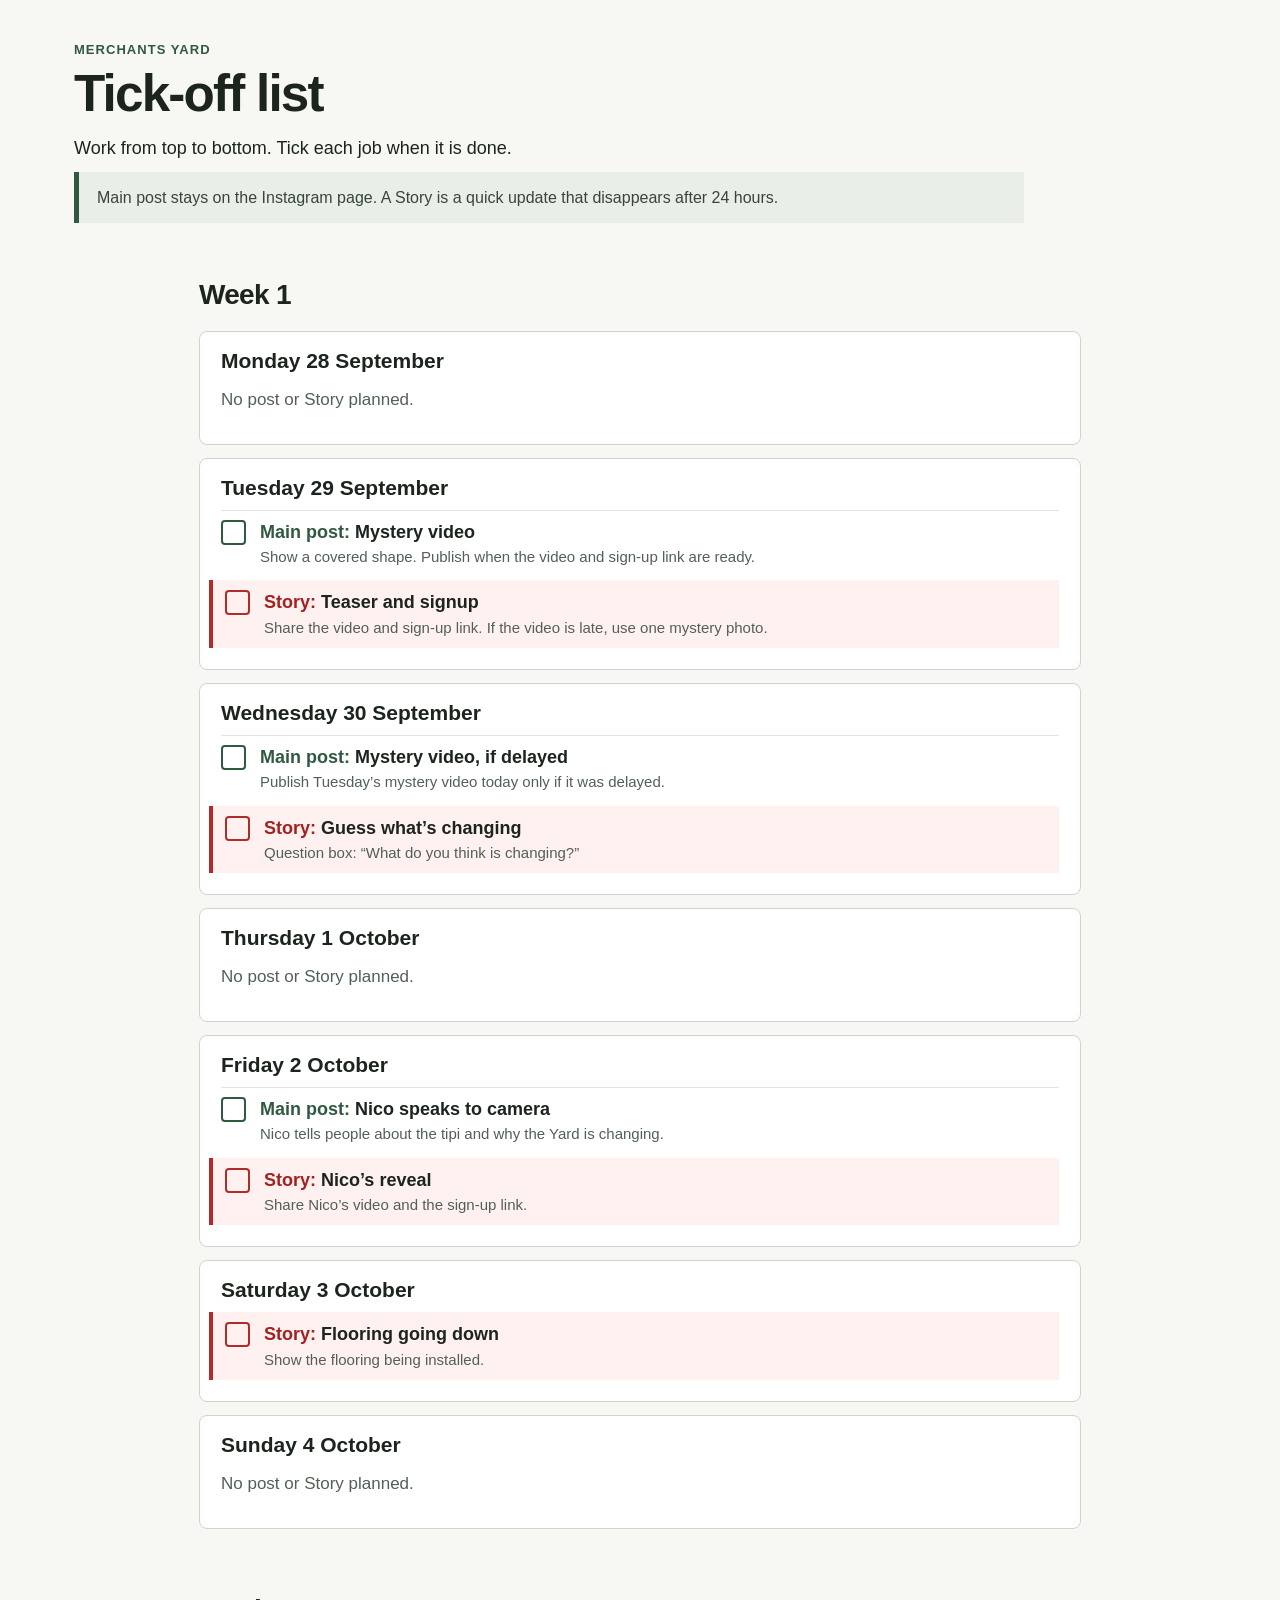
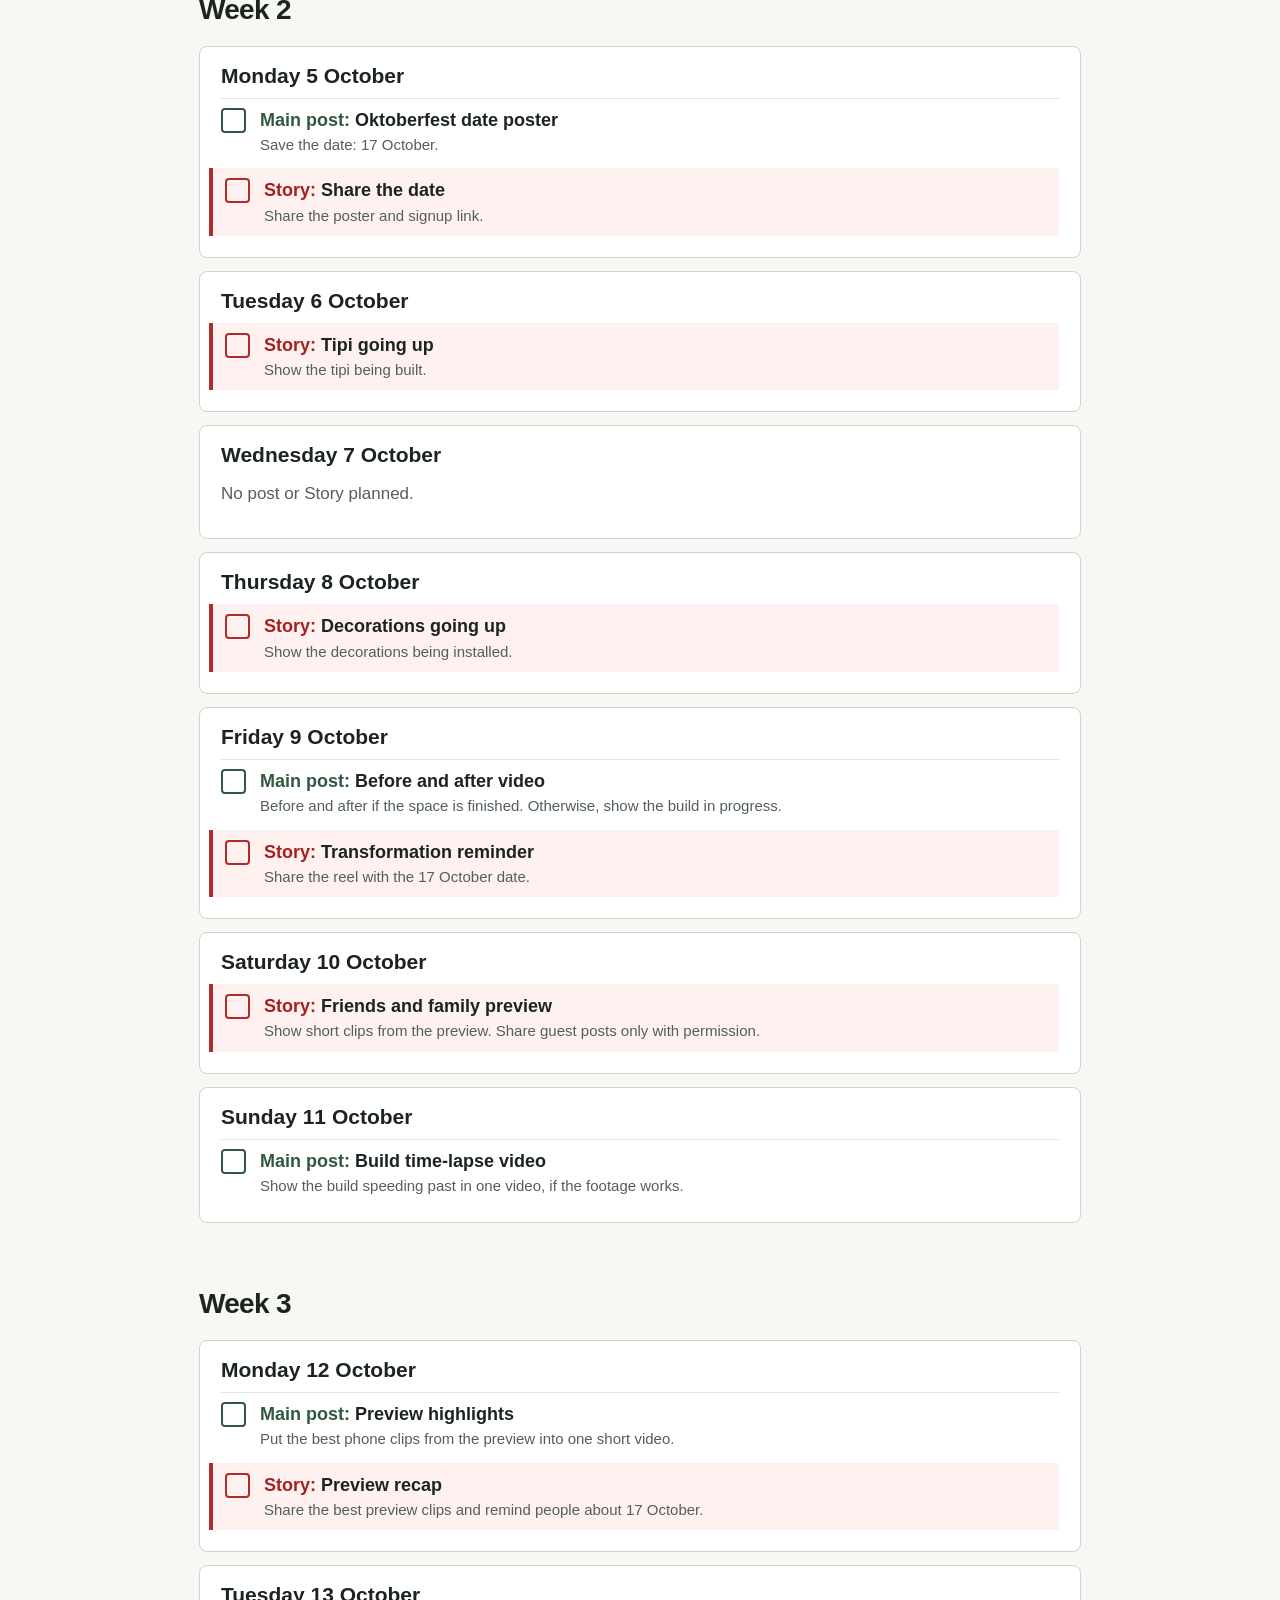
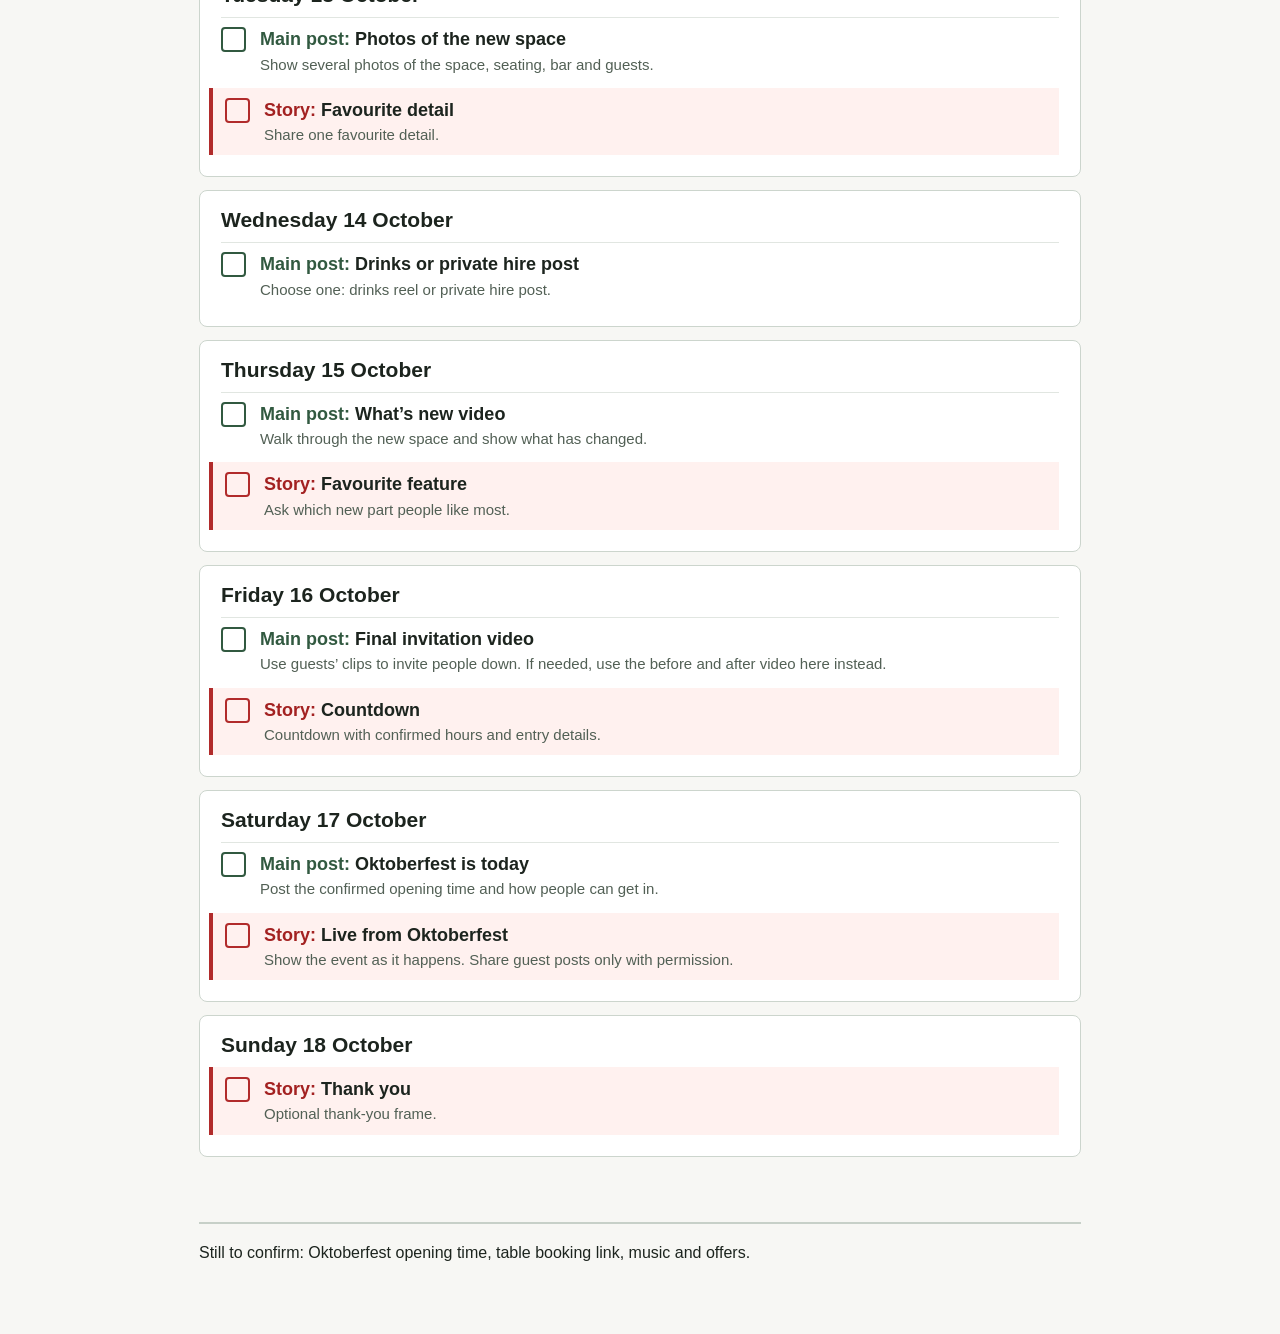
==== plans/03_tick_off_list_v3.html @ 06a90ed0 "Clarify table booking link in chosen checklist" ====
<!doctype html><html lang="en"><head>
<meta charset="utf-8"><meta name="viewport" content="width=device-width, initial-scale=1">
<meta name="robots" content="noindex,nofollow">
<title>Merchants Yard | Tick-off list</title><style>
*{box-sizing:border-box}body{margin:0;background:#f7f7f4;color:#1c241e;font-family:Arial,Helvetica,sans-serif}
a{color:inherit}header{max-width:1180px;margin:auto;padding:42px 24px 28px}
.eyebrow{color:#315940;font-size:13px;font-weight:800;letter-spacing:.08em;text-transform:uppercase}
h1{font-size:clamp(34px,4vw,52px);line-height:1.05;letter-spacing:-.035em;margin:10px 0 14px}
.intro{max-width:900px;font-size:18px;line-height:1.5;margin:0 0 10px}
.legend{max-width:950px;font-size:16px;line-height:1.45;color:#38453d;margin:0;padding:14px 18px;background:#e9eee9;border-left:5px solid #315940}
main{max-width:1180px;margin:auto;padding:0 24px 70px}h2{font-size:28px;letter-spacing:-.025em;margin:0 0 20px}
.week{margin:28px 0 65px}.week-note{font-size:17px;color:#455249;margin:-12px 0 22px}
.missing{font-size:16px;line-height:1.4;border-top:2px solid #c7d0c8;padding-top:18px;margin:40px 0 0}
@media(max-width:700px){header{padding:28px 18px 24px}main{padding:0 18px 50px}}
@media print{body{background:white}.week{break-before:page}}

main{max-width:930px}.check-day{background:white;border:1px solid #ccd5cd;border-radius:8px;margin:0 0 13px;padding:17px 21px}
.check-day h3{font-size:21px;margin:0 0 10px}.check-day p{font-size:17px;color:#526055}
.task{display:flex;gap:14px;align-items:flex-start;padding:9px 0;border-top:1px solid #e1e6e1;cursor:pointer}
.task input{appearance:none;width:25px;height:25px;flex:none;border:2px solid #315940;border-radius:4px;margin:0;cursor:pointer}
.task input:checked{background:#315940;box-shadow:inset 0 0 0 4px white}
.task input:focus-visible{outline:3px solid #a9c7b1;outline-offset:3px}
.task span{font-size:18px;line-height:1.35}.task small{display:block;color:#526055;font-size:15px;margin-top:3px}
.task .task-type{color:#315940}.task strong{font-weight:700}
.task.story{background:#fff1ef;border-left:4px solid #b12b2b;border-top:0;padding:10px 12px;margin:4px 0 4px -12px}
.task.story .task-type{color:#a32121}.task.story input{border-color:#b12b2b}
.task.story input:checked{background:#b12b2b}
.task:has(input:checked) span{color:#69766c;text-decoration:line-through}
@media print{.task input{appearance:auto}}
</style></head><body><header><div class="eyebrow">Merchants Yard</div><h1>Tick-off list</h1><p class="intro">Work from top to bottom. Tick each job when it is done.</p><p class="legend">Main post stays on the Instagram page. A Story is a quick update that disappears after 24 hours.</p></header><main><section class="week"><h2>Week 1</h2><article class="check-day"><h3>Monday 28 September</h3><p>No post or Story planned.</p></article><article class="check-day"><h3>Tuesday 29 September</h3><label class="task"><input type="checkbox" data-task="2"><span><b class="task-type">Main post:</b> <strong>Mystery video</strong><small>Show a covered shape. Publish when the video and sign-up link are ready.</small></span></label><label class="task story"><input type="checkbox" data-task="3"><span><b class="task-type">Story:</b> <strong>Teaser and signup</strong><small>Share the video and sign-up link. If the video is late, use one mystery photo.</small></span></label></article><article class="check-day"><h3>Wednesday 30 September</h3><label class="task"><input type="checkbox" data-task="5"><span><b class="task-type">Main post:</b> <strong>Mystery video, if delayed</strong><small>Publish Tuesday’s mystery video today only if it was delayed.</small></span></label><label class="task story"><input type="checkbox" data-task="6"><span><b class="task-type">Story:</b> <strong>Guess what’s changing</strong><small>Question box: “What do you think is changing?”</small></span></label></article><article class="check-day"><h3>Thursday 1 October</h3><p>No post or Story planned.</p></article><article class="check-day"><h3>Friday 2 October</h3><label class="task"><input type="checkbox" data-task="8"><span><b class="task-type">Main post:</b> <strong>Nico speaks to camera</strong><small>Nico tells people about the tipi and why the Yard is changing.</small></span></label><label class="task story"><input type="checkbox" data-task="9"><span><b class="task-type">Story:</b> <strong>Nico’s reveal</strong><small>Share Nico’s video and the sign-up link.</small></span></label></article><article class="check-day"><h3>Saturday 3 October</h3><label class="task story"><input type="checkbox" data-task="11"><span><b class="task-type">Story:</b> <strong>Flooring going down</strong><small>Show the flooring being installed.</small></span></label></article><article class="check-day"><h3>Sunday 4 October</h3><p>No post or Story planned.</p></article></section><section class="week"><h2>Week 2</h2><article class="check-day"><h3>Monday 5 October</h3><label class="task"><input type="checkbox" data-task="13"><span><b class="task-type">Main post:</b> <strong>Oktoberfest date poster</strong><small>Save the date: 17 October.</small></span></label><label class="task story"><input type="checkbox" data-task="14"><span><b class="task-type">Story:</b> <strong>Share the date</strong><small>Share the poster and signup link.</small></span></label></article><article class="check-day"><h3>Tuesday 6 October</h3><label class="task story"><input type="checkbox" data-task="16"><span><b class="task-type">Story:</b> <strong>Tipi going up</strong><small>Show the tipi being built.</small></span></label></article><article class="check-day"><h3>Wednesday 7 October</h3><p>No post or Story planned.</p></article><article class="check-day"><h3>Thursday 8 October</h3><label class="task story"><input type="checkbox" data-task="19"><span><b class="task-type">Story:</b> <strong>Decorations going up</strong><small>Show the decorations being installed.</small></span></label></article><article class="check-day"><h3>Friday 9 October</h3><label class="task"><input type="checkbox" data-task="21"><span><b class="task-type">Main post:</b> <strong>Before and after video</strong><small>Before and after if the space is finished. Otherwise, show the build in progress.</small></span></label><label class="task story"><input type="checkbox" data-task="22"><span><b class="task-type">Story:</b> <strong>Transformation reminder</strong><small>Share the reel with the 17 October date.</small></span></label></article><article class="check-day"><h3>Saturday 10 October</h3><label class="task story"><input type="checkbox" data-task="24"><span><b class="task-type">Story:</b> <strong>Friends and family preview</strong><small>Show short clips from the preview. Share guest posts only with permission.</small></span></label></article><article class="check-day"><h3>Sunday 11 October</h3><label class="task"><input type="checkbox" data-task="26"><span><b class="task-type">Main post:</b> <strong>Build time-lapse video</strong><small>Show the build speeding past in one video, if the footage works.</small></span></label></article></section><section class="week"><h2>Week 3</h2><article class="check-day"><h3>Monday 12 October</h3><label class="task"><input type="checkbox" data-task="28"><span><b class="task-type">Main post:</b> <strong>Preview highlights</strong><small>Put the best phone clips from the preview into one short video.</small></span></label><label class="task story"><input type="checkbox" data-task="29"><span><b class="task-type">Story:</b> <strong>Preview recap</strong><small>Share the best preview clips and remind people about 17 October.</small></span></label></article><article class="check-day"><h3>Tuesday 13 October</h3><label class="task"><input type="checkbox" data-task="30"><span><b class="task-type">Main post:</b> <strong>Photos of the new space</strong><small>Show several photos of the space, seating, bar and guests.</small></span></label><label class="task story"><input type="checkbox" data-task="31"><span><b class="task-type">Story:</b> <strong>Favourite detail</strong><small>Share one favourite detail.</small></span></label></article><article class="check-day"><h3>Wednesday 14 October</h3><label class="task"><input type="checkbox" data-task="32"><span><b class="task-type">Main post:</b> <strong>Drinks or private hire post</strong><small>Choose one: drinks reel or private hire post.</small></span></label></article><article class="check-day"><h3>Thursday 15 October</h3><label class="task"><input type="checkbox" data-task="34"><span><b class="task-type">Main post:</b> <strong>What’s new video</strong><small>Walk through the new space and show what has changed.</small></span></label><label class="task story"><input type="checkbox" data-task="35"><span><b class="task-type">Story:</b> <strong>Favourite feature</strong><small>Ask which new part people like most.</small></span></label></article><article class="check-day"><h3>Friday 16 October</h3><label class="task"><input type="checkbox" data-task="36"><span><b class="task-type">Main post:</b> <strong>Final invitation video</strong><small>Use guests’ clips to invite people down. If needed, use the before and after video here instead.</small></span></label><label class="task story"><input type="checkbox" data-task="37"><span><b class="task-type">Story:</b> <strong>Countdown</strong><small>Countdown with confirmed hours and entry details.</small></span></label></article><article class="check-day"><h3>Saturday 17 October</h3><label class="task"><input type="checkbox" data-task="39"><span><b class="task-type">Main post:</b> <strong>Oktoberfest is today</strong><small>Post the confirmed opening time and how people can get in.</small></span></label><label class="task story"><input type="checkbox" data-task="40"><span><b class="task-type">Story:</b> <strong>Live from Oktoberfest</strong><small>Show the event as it happens. Share guest posts only with permission.</small></span></label></article><article class="check-day"><h3>Sunday 18 October</h3><label class="task story"><input type="checkbox" data-task="42"><span><b class="task-type">Story:</b> <strong>Thank you</strong><small>Optional thank-you frame.</small></span></label></article></section><p class="missing">Still to confirm: Oktoberfest opening time, table booking link, music and offers.</p></main><script>
const key='merchants-yard-simple-checklist-2026';
let saved={};try{saved=JSON.parse(localStorage.getItem(key)||'{}')}catch(e){}
document.querySelectorAll('[data-task]').forEach(box=>{box.checked=!!saved[box.dataset.task];box.addEventListener('change',()=>{saved[box.dataset.task]=box.checked;try{localStorage.setItem(key,JSON.stringify(saved))}catch(e){}})});
</script></body></html>
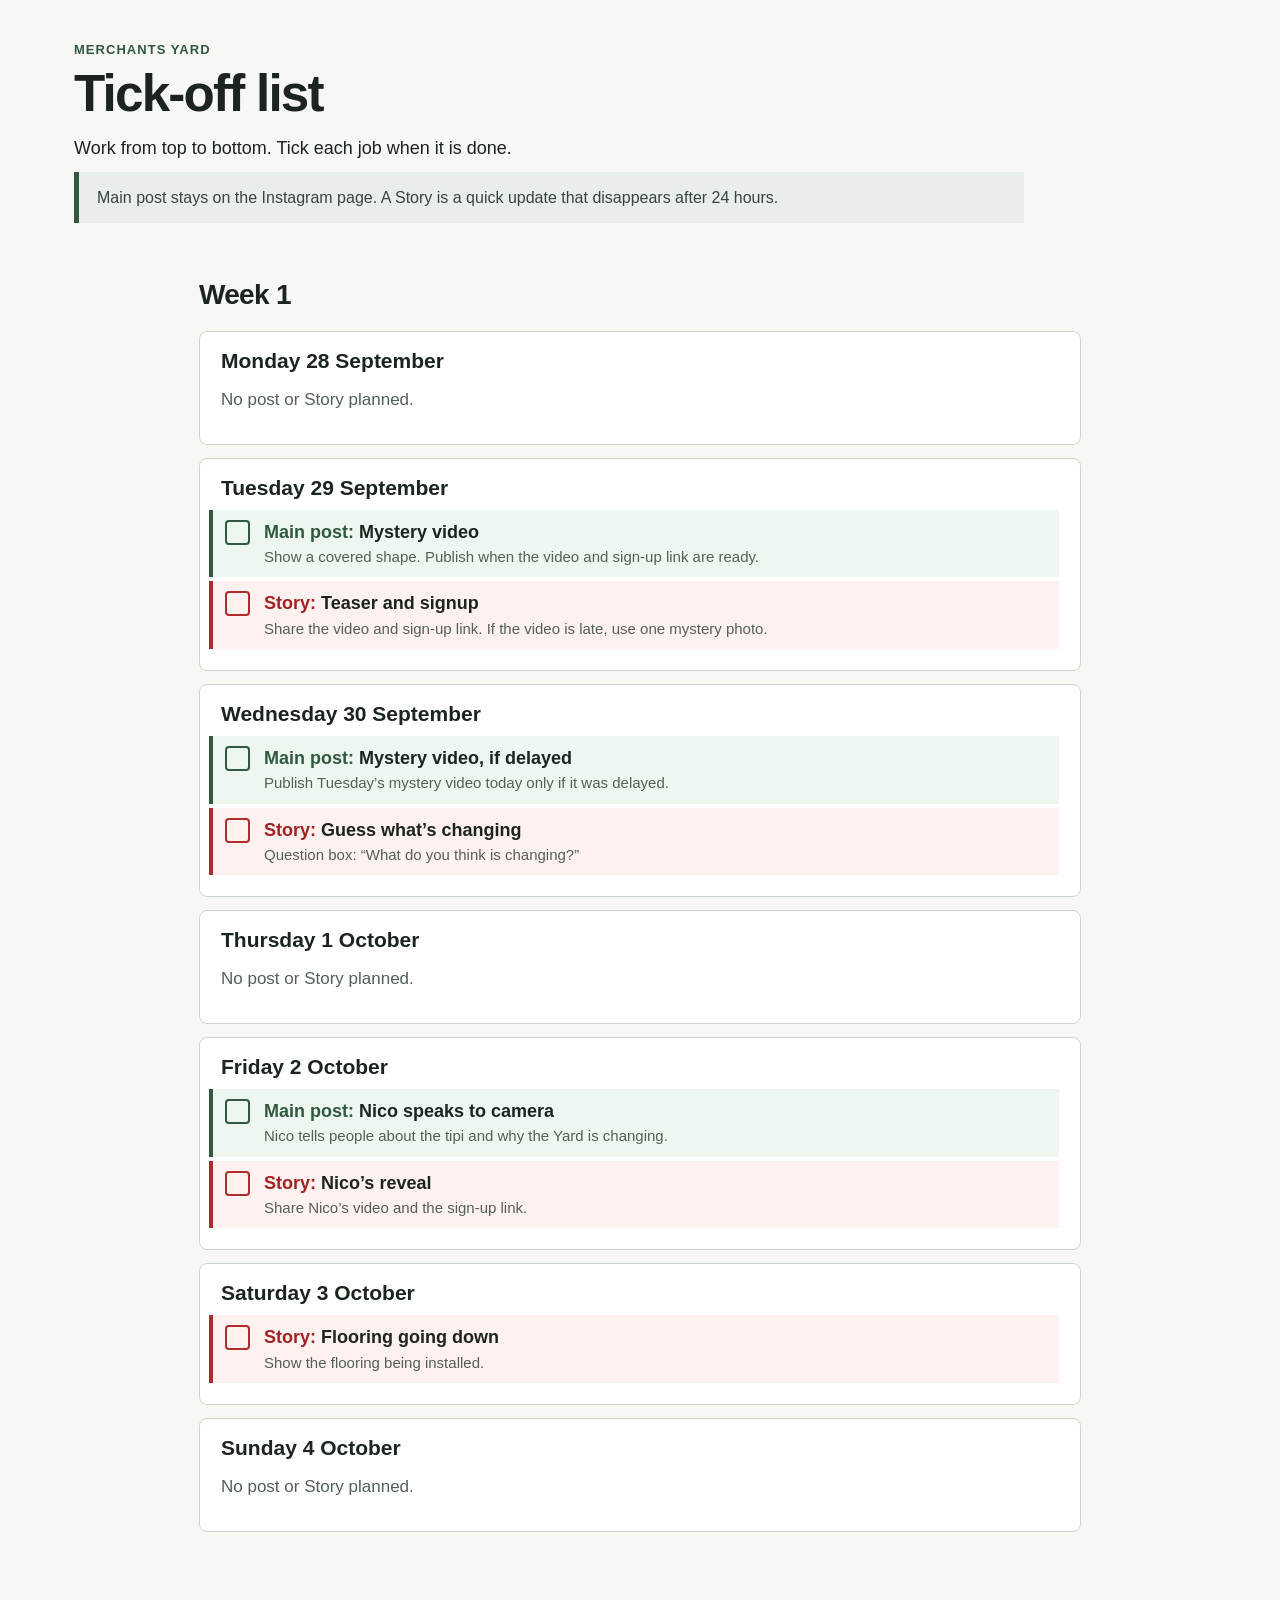
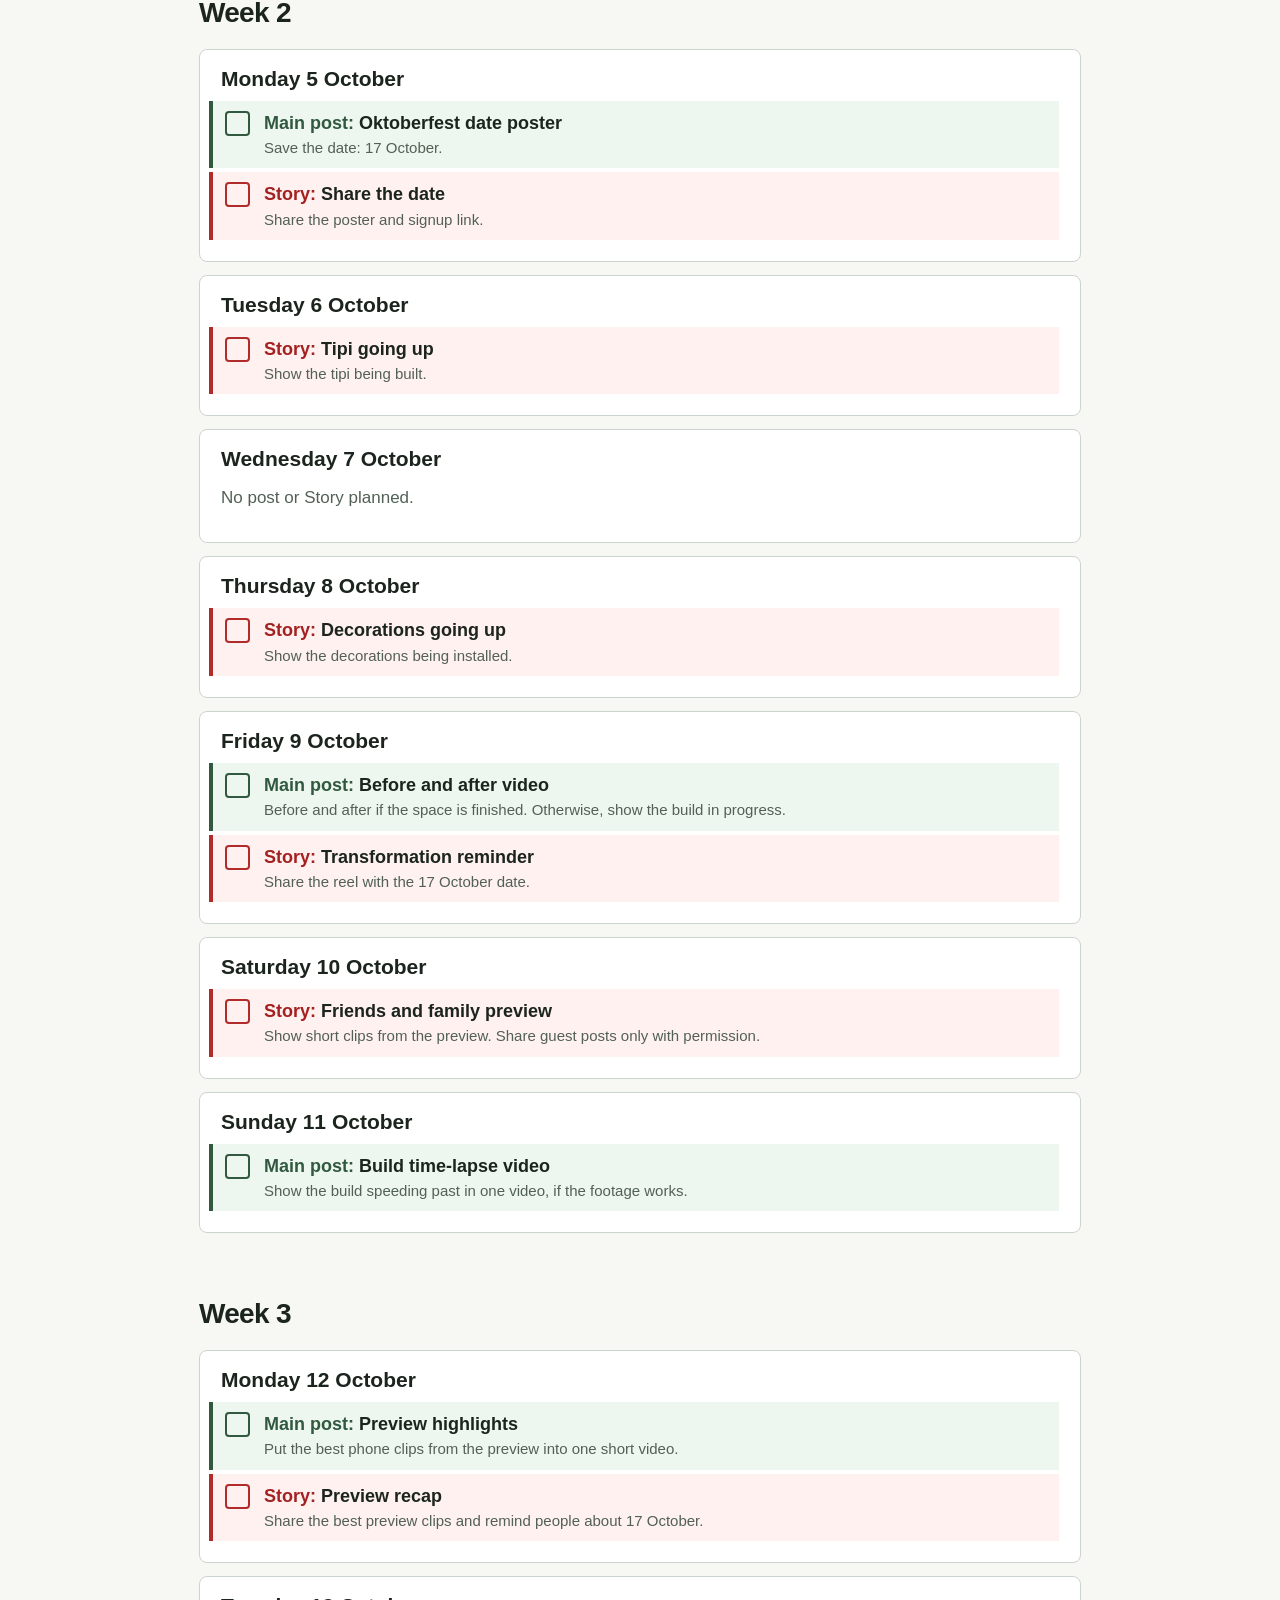
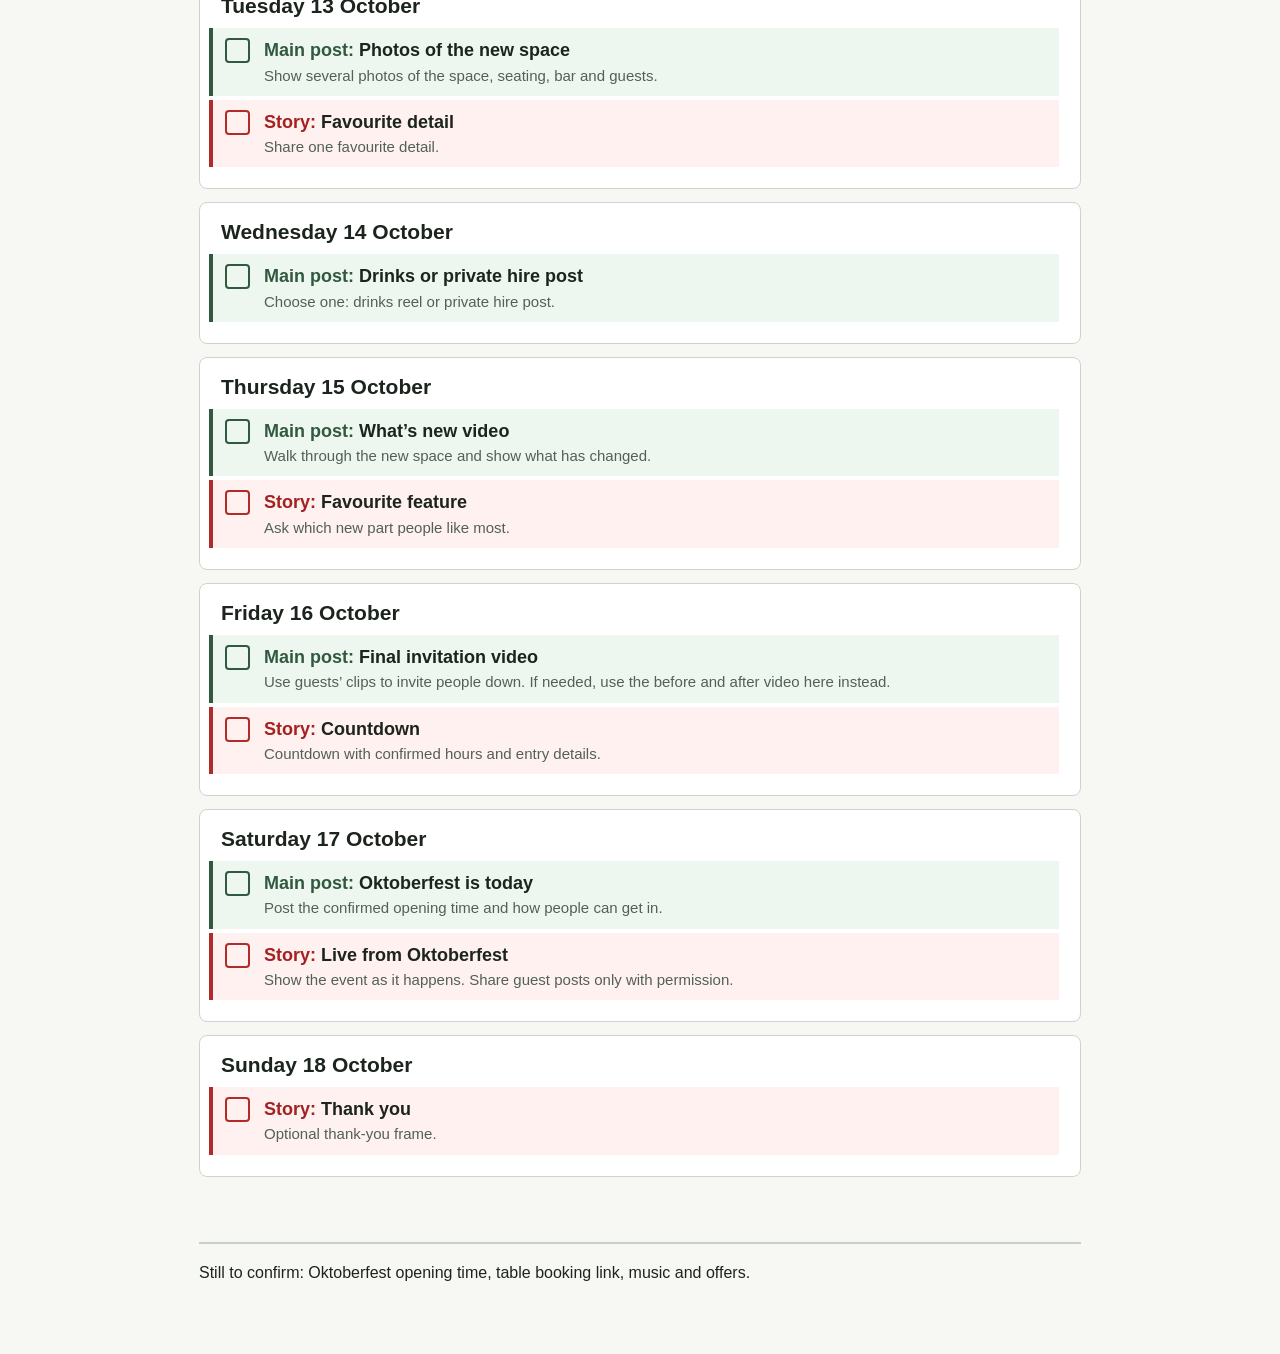
==== commit cec3a3ea: "Tint main posts green in Merchants Yard checklist" ====
--- a/plans/03_tick_off_list_v3.html
+++ b/plans/03_tick_off_list_v3.html
@@ -22,6 +22,7 @@
 .task input:focus-visible{outline:3px solid #a9c7b1;outline-offset:3px}
 .task span{font-size:18px;line-height:1.35}.task small{display:block;color:#526055;font-size:15px;margin-top:3px}
 .task .task-type{color:#315940}.task strong{font-weight:700}
+.task:not(.story){background:#eef7ef;border-left:4px solid #315940;border-top:0;padding:10px 12px;margin:4px 0 4px -12px}
 .task.story{background:#fff1ef;border-left:4px solid #b12b2b;border-top:0;padding:10px 12px;margin:4px 0 4px -12px}
 .task.story .task-type{color:#a32121}.task.story input{border-color:#b12b2b}
 .task.story input:checked{background:#b12b2b}
@@ -31,4 +32,4 @@
 const key='merchants-yard-simple-checklist-2026';
 let saved={};try{saved=JSON.parse(localStorage.getItem(key)||'{}')}catch(e){}
 document.querySelectorAll('[data-task]').forEach(box=>{box.checked=!!saved[box.dataset.task];box.addEventListener('change',()=>{saved[box.dataset.task]=box.checked;try{localStorage.setItem(key,JSON.stringify(saved))}catch(e){}})});
-</script></body></html>+</script></body></html>
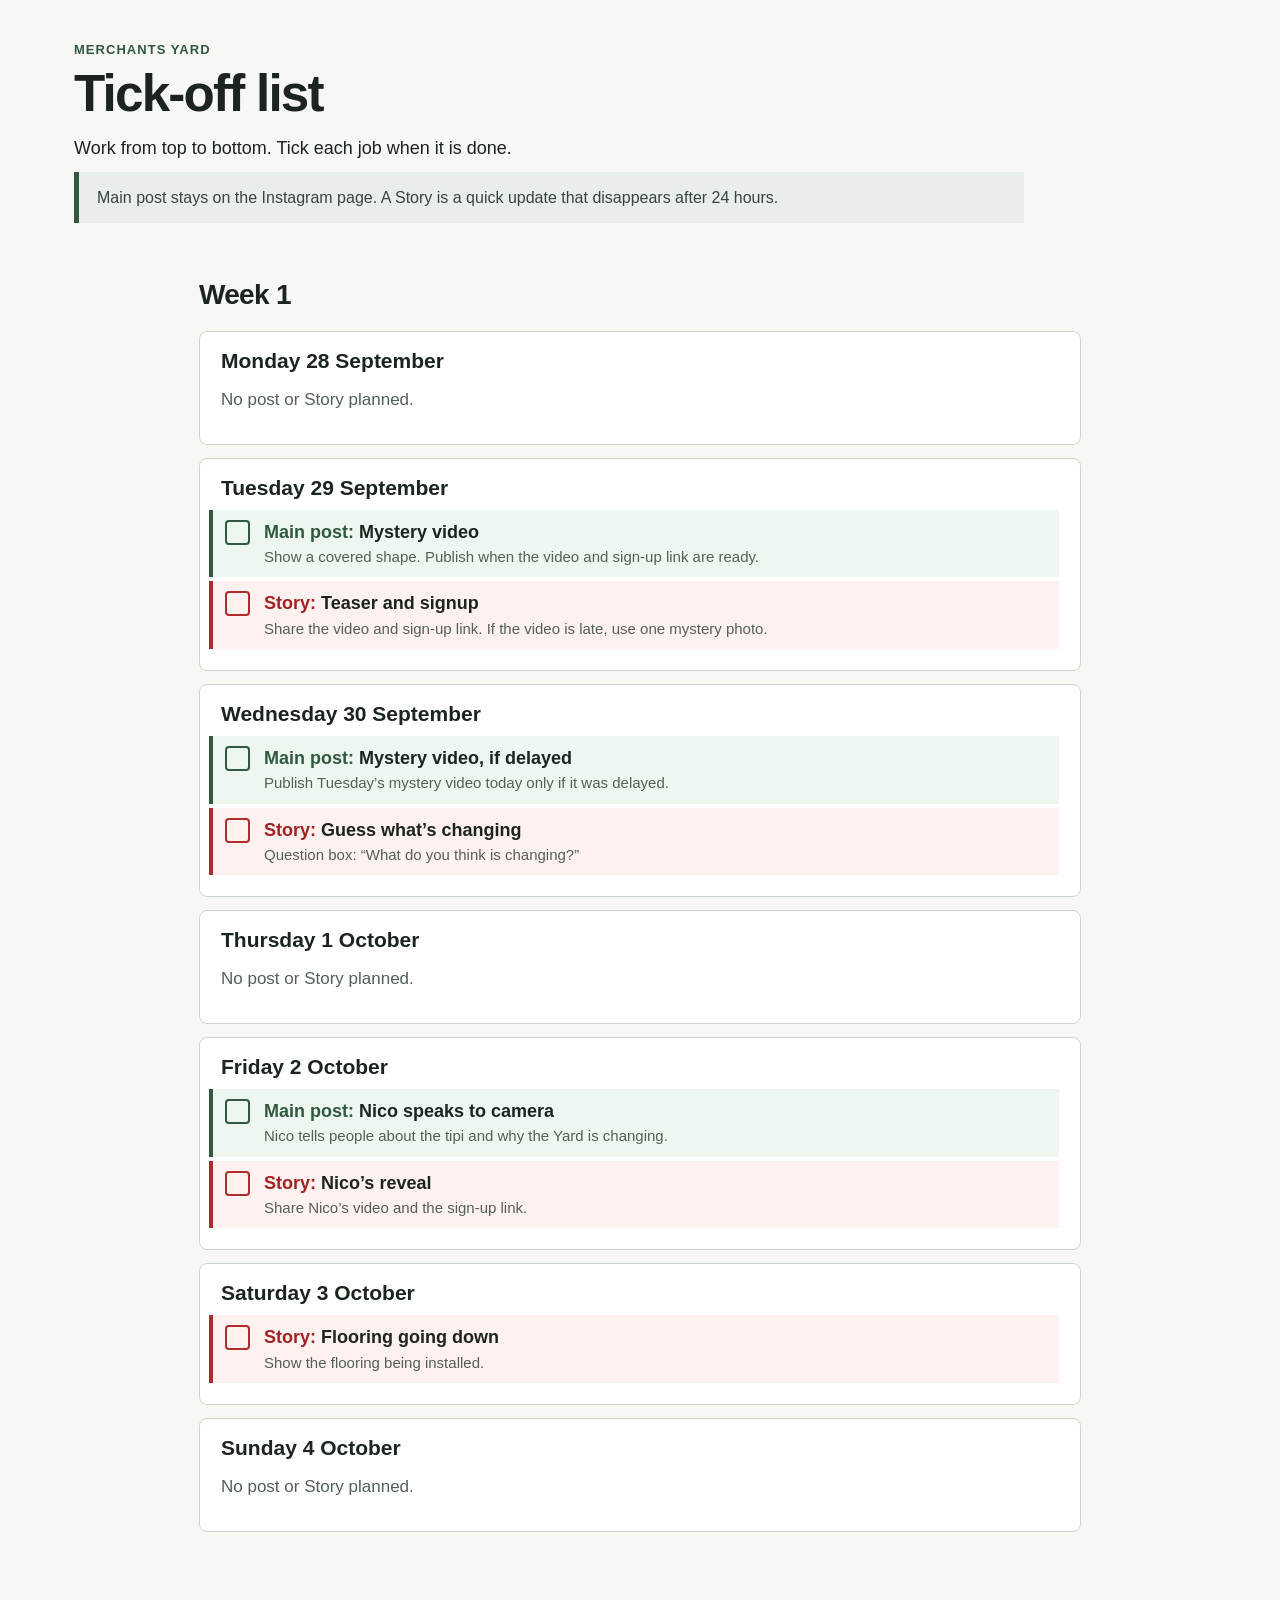
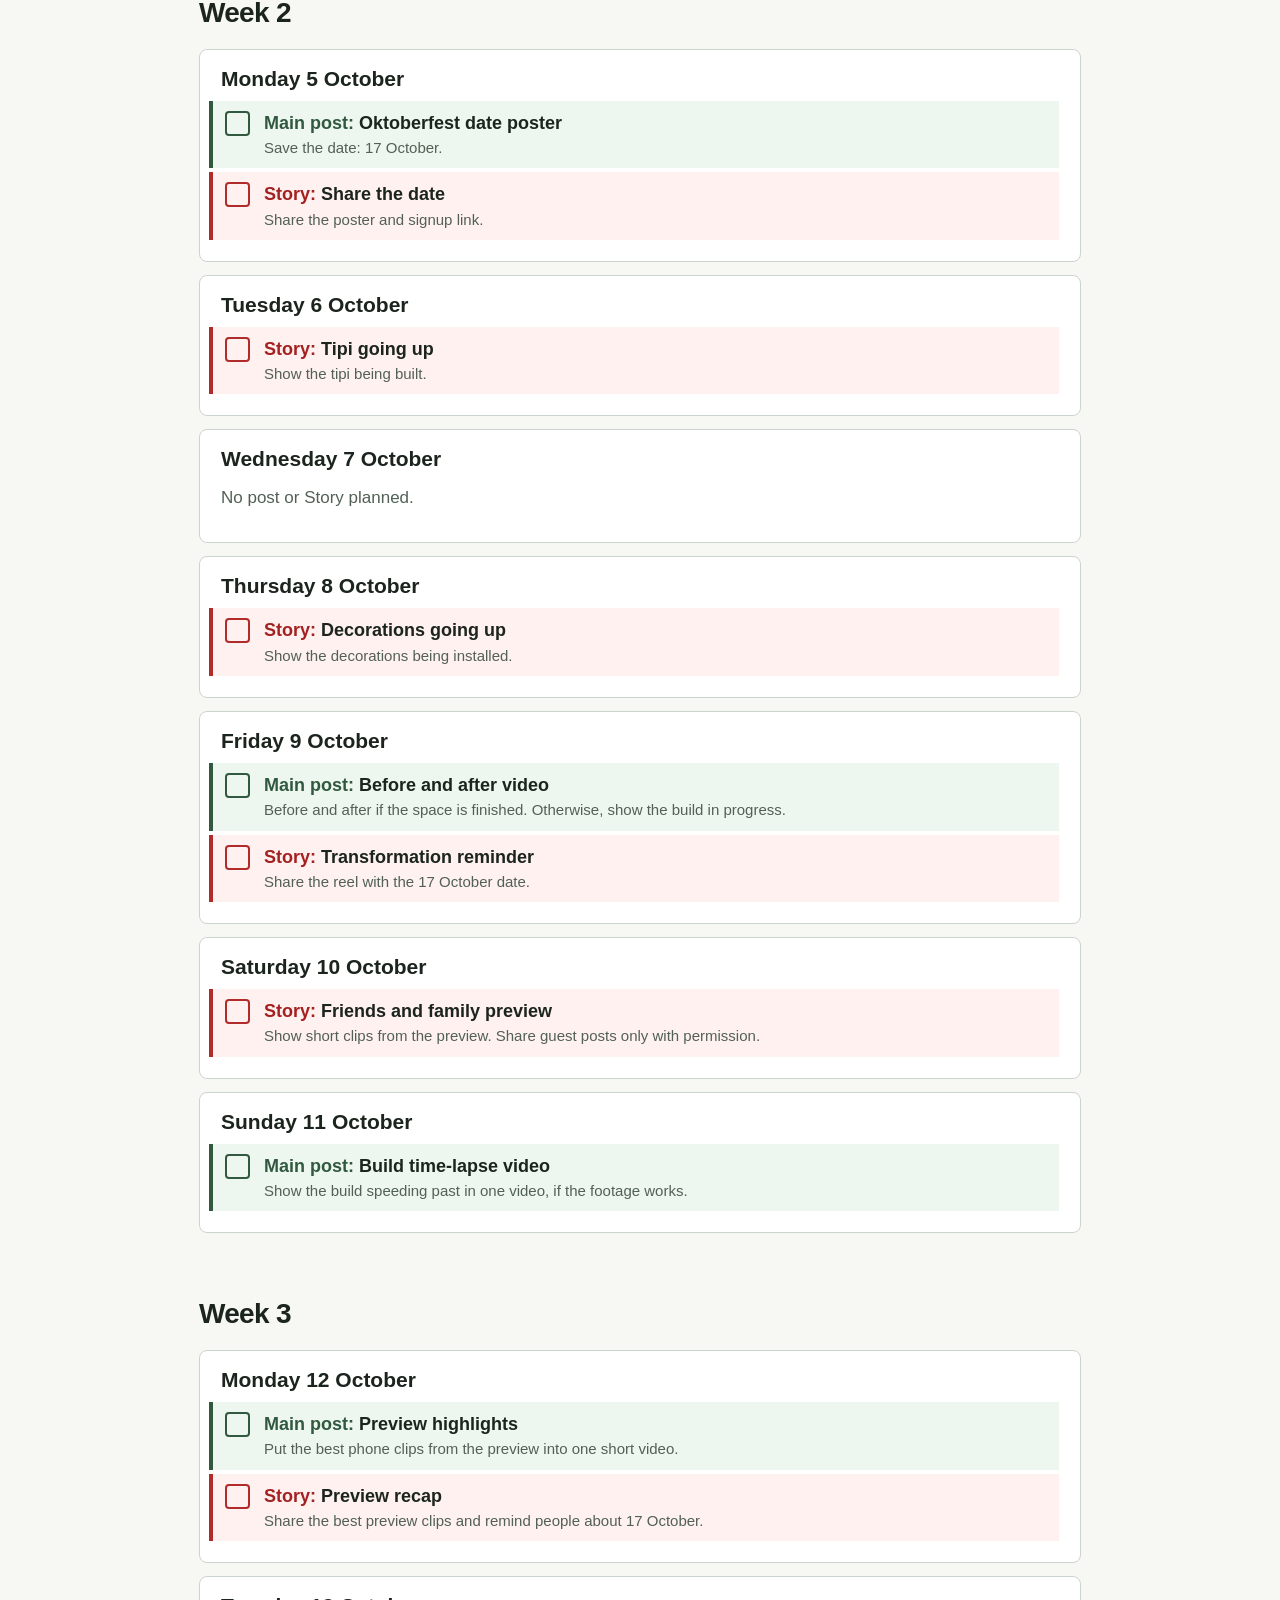
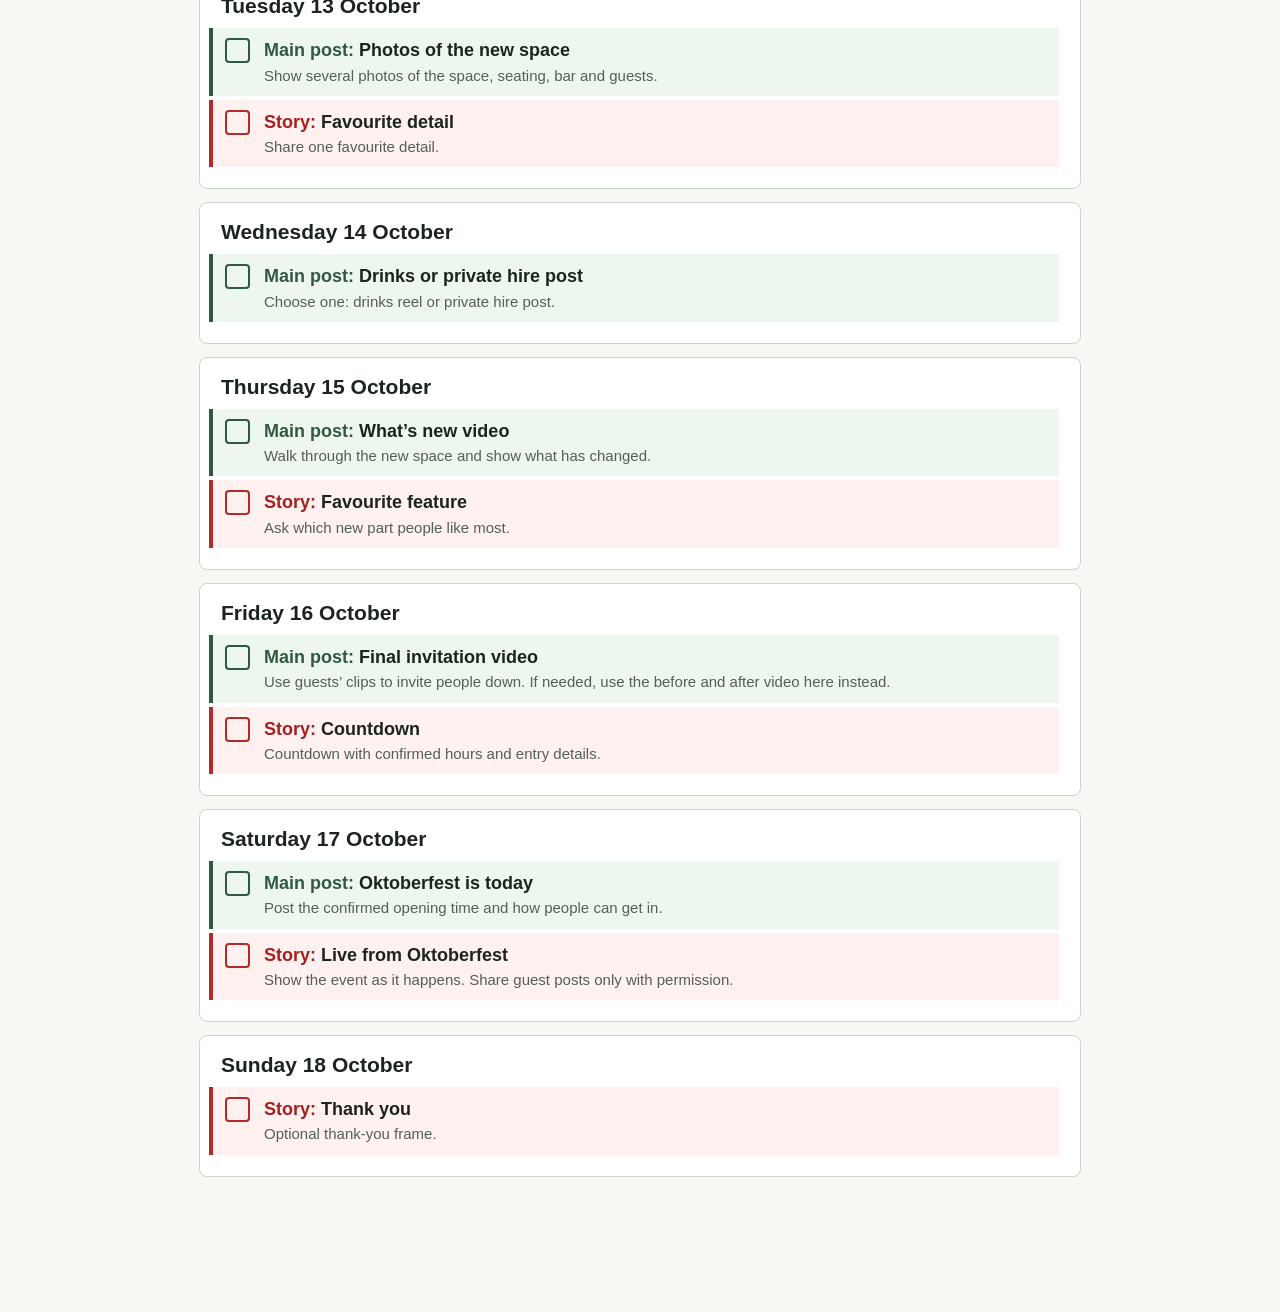
==== commit 2763a4c4: "Remove unconfirmed details footer from Merchants Yard checklist" ====
--- a/plans/03_tick_off_list_v3.html
+++ b/plans/03_tick_off_list_v3.html
@@ -10,7 +10,6 @@
 .legend{max-width:950px;font-size:16px;line-height:1.45;color:#38453d;margin:0;padding:14px 18px;background:#e9eee9;border-left:5px solid #315940}
 main{max-width:1180px;margin:auto;padding:0 24px 70px}h2{font-size:28px;letter-spacing:-.025em;margin:0 0 20px}
 .week{margin:28px 0 65px}.week-note{font-size:17px;color:#455249;margin:-12px 0 22px}
-.missing{font-size:16px;line-height:1.4;border-top:2px solid #c7d0c8;padding-top:18px;margin:40px 0 0}
 @media(max-width:700px){header{padding:28px 18px 24px}main{padding:0 18px 50px}}
 @media print{body{background:white}.week{break-before:page}}
 
@@ -28,7 +27,7 @@
 .task.story input:checked{background:#b12b2b}
 .task:has(input:checked) span{color:#69766c;text-decoration:line-through}
 @media print{.task input{appearance:auto}}
-</style></head><body><header><div class="eyebrow">Merchants Yard</div><h1>Tick-off list</h1><p class="intro">Work from top to bottom. Tick each job when it is done.</p><p class="legend">Main post stays on the Instagram page. A Story is a quick update that disappears after 24 hours.</p></header><main><section class="week"><h2>Week 1</h2><article class="check-day"><h3>Monday 28 September</h3><p>No post or Story planned.</p></article><article class="check-day"><h3>Tuesday 29 September</h3><label class="task"><input type="checkbox" data-task="2"><span><b class="task-type">Main post:</b> <strong>Mystery video</strong><small>Show a covered shape. Publish when the video and sign-up link are ready.</small></span></label><label class="task story"><input type="checkbox" data-task="3"><span><b class="task-type">Story:</b> <strong>Teaser and signup</strong><small>Share the video and sign-up link. If the video is late, use one mystery photo.</small></span></label></article><article class="check-day"><h3>Wednesday 30 September</h3><label class="task"><input type="checkbox" data-task="5"><span><b class="task-type">Main post:</b> <strong>Mystery video, if delayed</strong><small>Publish Tuesday’s mystery video today only if it was delayed.</small></span></label><label class="task story"><input type="checkbox" data-task="6"><span><b class="task-type">Story:</b> <strong>Guess what’s changing</strong><small>Question box: “What do you think is changing?”</small></span></label></article><article class="check-day"><h3>Thursday 1 October</h3><p>No post or Story planned.</p></article><article class="check-day"><h3>Friday 2 October</h3><label class="task"><input type="checkbox" data-task="8"><span><b class="task-type">Main post:</b> <strong>Nico speaks to camera</strong><small>Nico tells people about the tipi and why the Yard is changing.</small></span></label><label class="task story"><input type="checkbox" data-task="9"><span><b class="task-type">Story:</b> <strong>Nico’s reveal</strong><small>Share Nico’s video and the sign-up link.</small></span></label></article><article class="check-day"><h3>Saturday 3 October</h3><label class="task story"><input type="checkbox" data-task="11"><span><b class="task-type">Story:</b> <strong>Flooring going down</strong><small>Show the flooring being installed.</small></span></label></article><article class="check-day"><h3>Sunday 4 October</h3><p>No post or Story planned.</p></article></section><section class="week"><h2>Week 2</h2><article class="check-day"><h3>Monday 5 October</h3><label class="task"><input type="checkbox" data-task="13"><span><b class="task-type">Main post:</b> <strong>Oktoberfest date poster</strong><small>Save the date: 17 October.</small></span></label><label class="task story"><input type="checkbox" data-task="14"><span><b class="task-type">Story:</b> <strong>Share the date</strong><small>Share the poster and signup link.</small></span></label></article><article class="check-day"><h3>Tuesday 6 October</h3><label class="task story"><input type="checkbox" data-task="16"><span><b class="task-type">Story:</b> <strong>Tipi going up</strong><small>Show the tipi being built.</small></span></label></article><article class="check-day"><h3>Wednesday 7 October</h3><p>No post or Story planned.</p></article><article class="check-day"><h3>Thursday 8 October</h3><label class="task story"><input type="checkbox" data-task="19"><span><b class="task-type">Story:</b> <strong>Decorations going up</strong><small>Show the decorations being installed.</small></span></label></article><article class="check-day"><h3>Friday 9 October</h3><label class="task"><input type="checkbox" data-task="21"><span><b class="task-type">Main post:</b> <strong>Before and after video</strong><small>Before and after if the space is finished. Otherwise, show the build in progress.</small></span></label><label class="task story"><input type="checkbox" data-task="22"><span><b class="task-type">Story:</b> <strong>Transformation reminder</strong><small>Share the reel with the 17 October date.</small></span></label></article><article class="check-day"><h3>Saturday 10 October</h3><label class="task story"><input type="checkbox" data-task="24"><span><b class="task-type">Story:</b> <strong>Friends and family preview</strong><small>Show short clips from the preview. Share guest posts only with permission.</small></span></label></article><article class="check-day"><h3>Sunday 11 October</h3><label class="task"><input type="checkbox" data-task="26"><span><b class="task-type">Main post:</b> <strong>Build time-lapse video</strong><small>Show the build speeding past in one video, if the footage works.</small></span></label></article></section><section class="week"><h2>Week 3</h2><article class="check-day"><h3>Monday 12 October</h3><label class="task"><input type="checkbox" data-task="28"><span><b class="task-type">Main post:</b> <strong>Preview highlights</strong><small>Put the best phone clips from the preview into one short video.</small></span></label><label class="task story"><input type="checkbox" data-task="29"><span><b class="task-type">Story:</b> <strong>Preview recap</strong><small>Share the best preview clips and remind people about 17 October.</small></span></label></article><article class="check-day"><h3>Tuesday 13 October</h3><label class="task"><input type="checkbox" data-task="30"><span><b class="task-type">Main post:</b> <strong>Photos of the new space</strong><small>Show several photos of the space, seating, bar and guests.</small></span></label><label class="task story"><input type="checkbox" data-task="31"><span><b class="task-type">Story:</b> <strong>Favourite detail</strong><small>Share one favourite detail.</small></span></label></article><article class="check-day"><h3>Wednesday 14 October</h3><label class="task"><input type="checkbox" data-task="32"><span><b class="task-type">Main post:</b> <strong>Drinks or private hire post</strong><small>Choose one: drinks reel or private hire post.</small></span></label></article><article class="check-day"><h3>Thursday 15 October</h3><label class="task"><input type="checkbox" data-task="34"><span><b class="task-type">Main post:</b> <strong>What’s new video</strong><small>Walk through the new space and show what has changed.</small></span></label><label class="task story"><input type="checkbox" data-task="35"><span><b class="task-type">Story:</b> <strong>Favourite feature</strong><small>Ask which new part people like most.</small></span></label></article><article class="check-day"><h3>Friday 16 October</h3><label class="task"><input type="checkbox" data-task="36"><span><b class="task-type">Main post:</b> <strong>Final invitation video</strong><small>Use guests’ clips to invite people down. If needed, use the before and after video here instead.</small></span></label><label class="task story"><input type="checkbox" data-task="37"><span><b class="task-type">Story:</b> <strong>Countdown</strong><small>Countdown with confirmed hours and entry details.</small></span></label></article><article class="check-day"><h3>Saturday 17 October</h3><label class="task"><input type="checkbox" data-task="39"><span><b class="task-type">Main post:</b> <strong>Oktoberfest is today</strong><small>Post the confirmed opening time and how people can get in.</small></span></label><label class="task story"><input type="checkbox" data-task="40"><span><b class="task-type">Story:</b> <strong>Live from Oktoberfest</strong><small>Show the event as it happens. Share guest posts only with permission.</small></span></label></article><article class="check-day"><h3>Sunday 18 October</h3><label class="task story"><input type="checkbox" data-task="42"><span><b class="task-type">Story:</b> <strong>Thank you</strong><small>Optional thank-you frame.</small></span></label></article></section><p class="missing">Still to confirm: Oktoberfest opening time, table booking link, music and offers.</p></main><script>
+</style></head><body><header><div class="eyebrow">Merchants Yard</div><h1>Tick-off list</h1><p class="intro">Work from top to bottom. Tick each job when it is done.</p><p class="legend">Main post stays on the Instagram page. A Story is a quick update that disappears after 24 hours.</p></header><main><section class="week"><h2>Week 1</h2><article class="check-day"><h3>Monday 28 September</h3><p>No post or Story planned.</p></article><article class="check-day"><h3>Tuesday 29 September</h3><label class="task"><input type="checkbox" data-task="2"><span><b class="task-type">Main post:</b> <strong>Mystery video</strong><small>Show a covered shape. Publish when the video and sign-up link are ready.</small></span></label><label class="task story"><input type="checkbox" data-task="3"><span><b class="task-type">Story:</b> <strong>Teaser and signup</strong><small>Share the video and sign-up link. If the video is late, use one mystery photo.</small></span></label></article><article class="check-day"><h3>Wednesday 30 September</h3><label class="task"><input type="checkbox" data-task="5"><span><b class="task-type">Main post:</b> <strong>Mystery video, if delayed</strong><small>Publish Tuesday’s mystery video today only if it was delayed.</small></span></label><label class="task story"><input type="checkbox" data-task="6"><span><b class="task-type">Story:</b> <strong>Guess what’s changing</strong><small>Question box: “What do you think is changing?”</small></span></label></article><article class="check-day"><h3>Thursday 1 October</h3><p>No post or Story planned.</p></article><article class="check-day"><h3>Friday 2 October</h3><label class="task"><input type="checkbox" data-task="8"><span><b class="task-type">Main post:</b> <strong>Nico speaks to camera</strong><small>Nico tells people about the tipi and why the Yard is changing.</small></span></label><label class="task story"><input type="checkbox" data-task="9"><span><b class="task-type">Story:</b> <strong>Nico’s reveal</strong><small>Share Nico’s video and the sign-up link.</small></span></label></article><article class="check-day"><h3>Saturday 3 October</h3><label class="task story"><input type="checkbox" data-task="11"><span><b class="task-type">Story:</b> <strong>Flooring going down</strong><small>Show the flooring being installed.</small></span></label></article><article class="check-day"><h3>Sunday 4 October</h3><p>No post or Story planned.</p></article></section><section class="week"><h2>Week 2</h2><article class="check-day"><h3>Monday 5 October</h3><label class="task"><input type="checkbox" data-task="13"><span><b class="task-type">Main post:</b> <strong>Oktoberfest date poster</strong><small>Save the date: 17 October.</small></span></label><label class="task story"><input type="checkbox" data-task="14"><span><b class="task-type">Story:</b> <strong>Share the date</strong><small>Share the poster and signup link.</small></span></label></article><article class="check-day"><h3>Tuesday 6 October</h3><label class="task story"><input type="checkbox" data-task="16"><span><b class="task-type">Story:</b> <strong>Tipi going up</strong><small>Show the tipi being built.</small></span></label></article><article class="check-day"><h3>Wednesday 7 October</h3><p>No post or Story planned.</p></article><article class="check-day"><h3>Thursday 8 October</h3><label class="task story"><input type="checkbox" data-task="19"><span><b class="task-type">Story:</b> <strong>Decorations going up</strong><small>Show the decorations being installed.</small></span></label></article><article class="check-day"><h3>Friday 9 October</h3><label class="task"><input type="checkbox" data-task="21"><span><b class="task-type">Main post:</b> <strong>Before and after video</strong><small>Before and after if the space is finished. Otherwise, show the build in progress.</small></span></label><label class="task story"><input type="checkbox" data-task="22"><span><b class="task-type">Story:</b> <strong>Transformation reminder</strong><small>Share the reel with the 17 October date.</small></span></label></article><article class="check-day"><h3>Saturday 10 October</h3><label class="task story"><input type="checkbox" data-task="24"><span><b class="task-type">Story:</b> <strong>Friends and family preview</strong><small>Show short clips from the preview. Share guest posts only with permission.</small></span></label></article><article class="check-day"><h3>Sunday 11 October</h3><label class="task"><input type="checkbox" data-task="26"><span><b class="task-type">Main post:</b> <strong>Build time-lapse video</strong><small>Show the build speeding past in one video, if the footage works.</small></span></label></article></section><section class="week"><h2>Week 3</h2><article class="check-day"><h3>Monday 12 October</h3><label class="task"><input type="checkbox" data-task="28"><span><b class="task-type">Main post:</b> <strong>Preview highlights</strong><small>Put the best phone clips from the preview into one short video.</small></span></label><label class="task story"><input type="checkbox" data-task="29"><span><b class="task-type">Story:</b> <strong>Preview recap</strong><small>Share the best preview clips and remind people about 17 October.</small></span></label></article><article class="check-day"><h3>Tuesday 13 October</h3><label class="task"><input type="checkbox" data-task="30"><span><b class="task-type">Main post:</b> <strong>Photos of the new space</strong><small>Show several photos of the space, seating, bar and guests.</small></span></label><label class="task story"><input type="checkbox" data-task="31"><span><b class="task-type">Story:</b> <strong>Favourite detail</strong><small>Share one favourite detail.</small></span></label></article><article class="check-day"><h3>Wednesday 14 October</h3><label class="task"><input type="checkbox" data-task="32"><span><b class="task-type">Main post:</b> <strong>Drinks or private hire post</strong><small>Choose one: drinks reel or private hire post.</small></span></label></article><article class="check-day"><h3>Thursday 15 October</h3><label class="task"><input type="checkbox" data-task="34"><span><b class="task-type">Main post:</b> <strong>What’s new video</strong><small>Walk through the new space and show what has changed.</small></span></label><label class="task story"><input type="checkbox" data-task="35"><span><b class="task-type">Story:</b> <strong>Favourite feature</strong><small>Ask which new part people like most.</small></span></label></article><article class="check-day"><h3>Friday 16 October</h3><label class="task"><input type="checkbox" data-task="36"><span><b class="task-type">Main post:</b> <strong>Final invitation video</strong><small>Use guests’ clips to invite people down. If needed, use the before and after video here instead.</small></span></label><label class="task story"><input type="checkbox" data-task="37"><span><b class="task-type">Story:</b> <strong>Countdown</strong><small>Countdown with confirmed hours and entry details.</small></span></label></article><article class="check-day"><h3>Saturday 17 October</h3><label class="task"><input type="checkbox" data-task="39"><span><b class="task-type">Main post:</b> <strong>Oktoberfest is today</strong><small>Post the confirmed opening time and how people can get in.</small></span></label><label class="task story"><input type="checkbox" data-task="40"><span><b class="task-type">Story:</b> <strong>Live from Oktoberfest</strong><small>Show the event as it happens. Share guest posts only with permission.</small></span></label></article><article class="check-day"><h3>Sunday 18 October</h3><label class="task story"><input type="checkbox" data-task="42"><span><b class="task-type">Story:</b> <strong>Thank you</strong><small>Optional thank-you frame.</small></span></label></article></section></main><script>
 const key='merchants-yard-simple-checklist-2026';
 let saved={};try{saved=JSON.parse(localStorage.getItem(key)||'{}')}catch(e){}
 document.querySelectorAll('[data-task]').forEach(box=>{box.checked=!!saved[box.dataset.task];box.addEventListener('change',()=>{saved[box.dataset.task]=box.checked;try{localStorage.setItem(key,JSON.stringify(saved))}catch(e){}})});
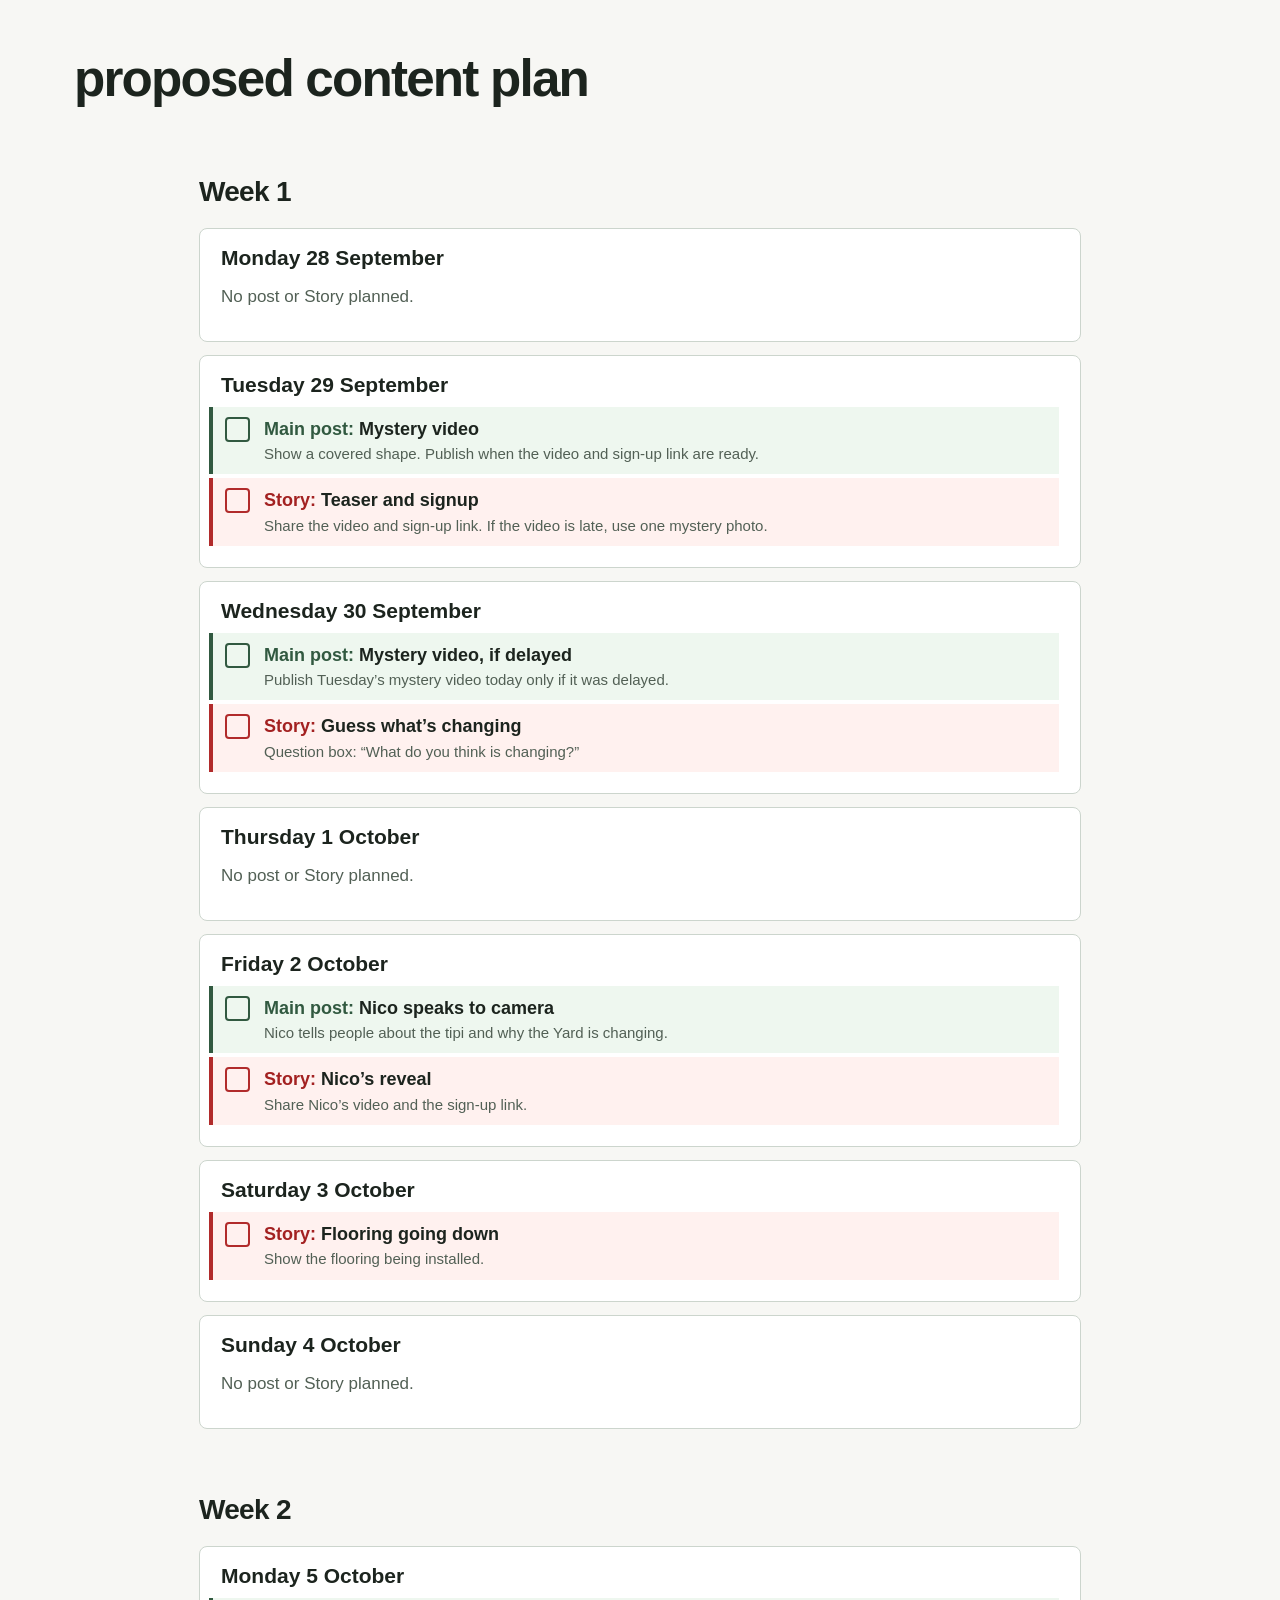
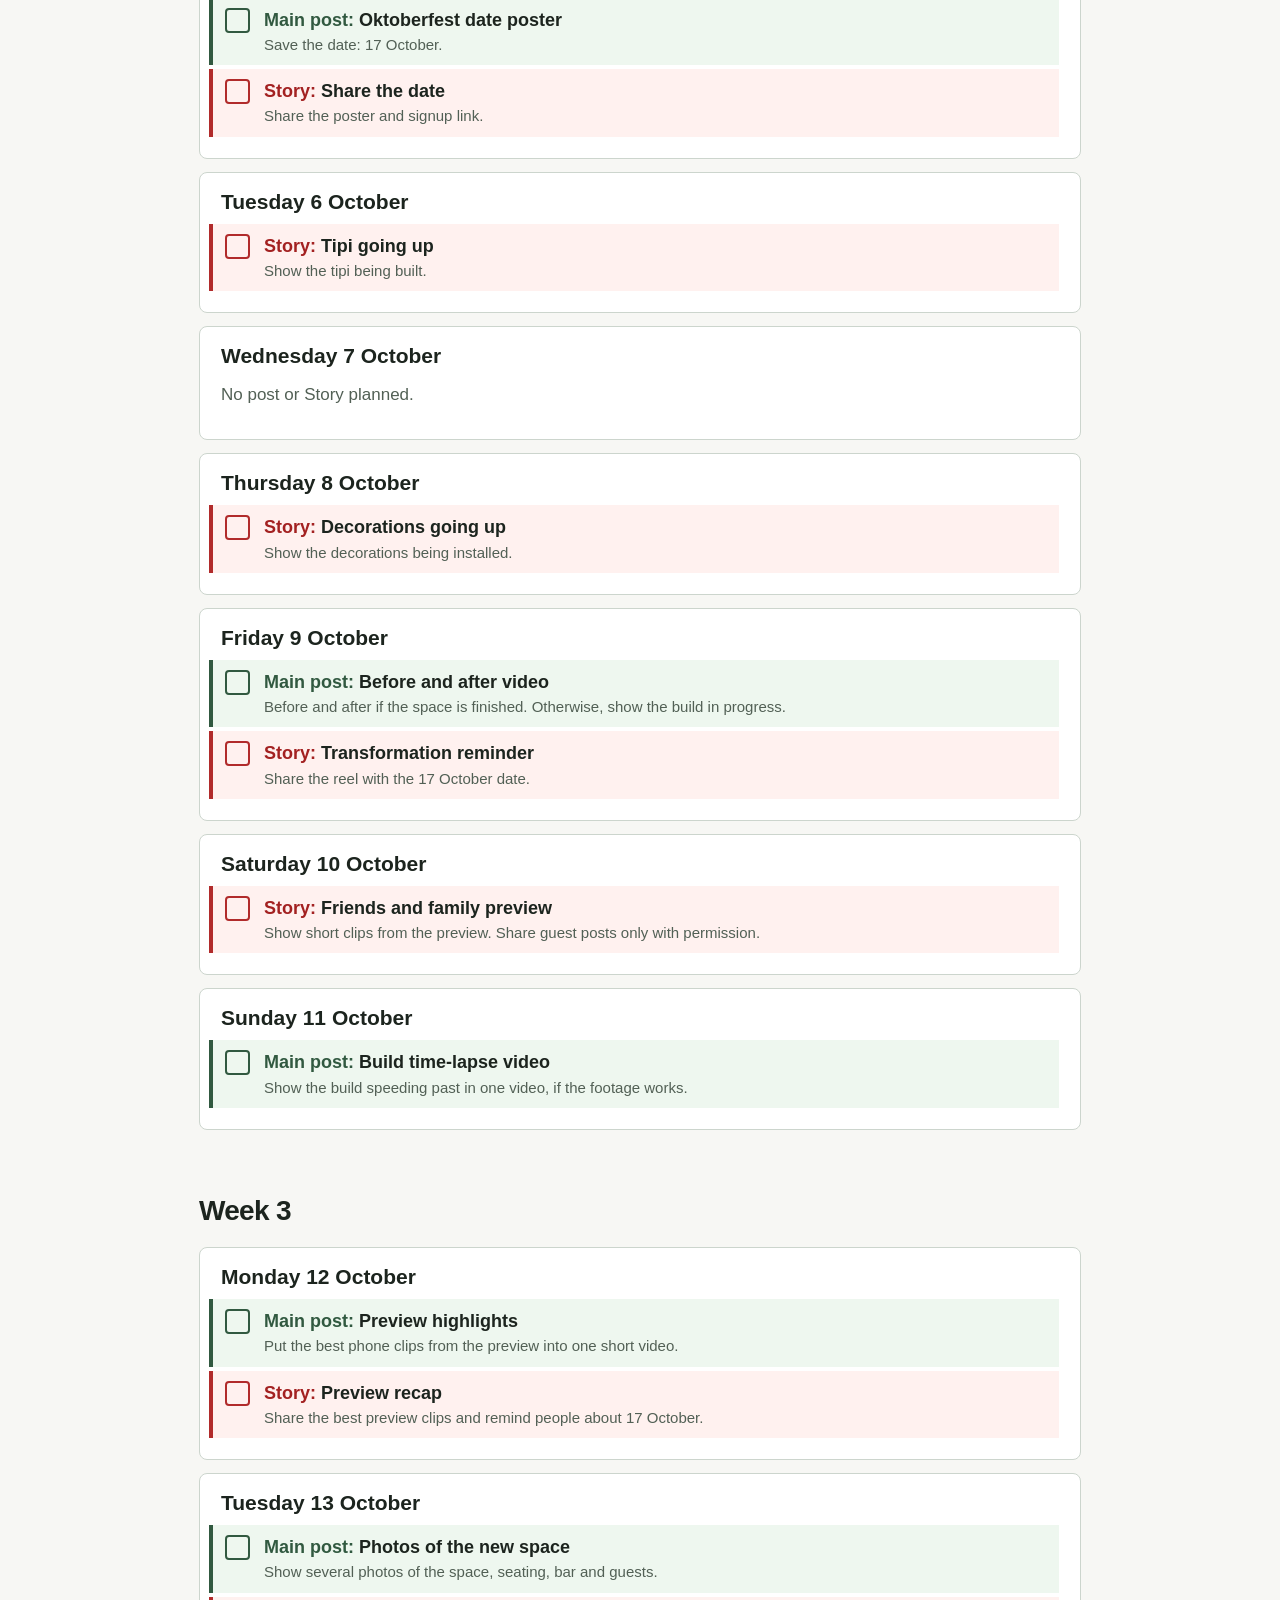
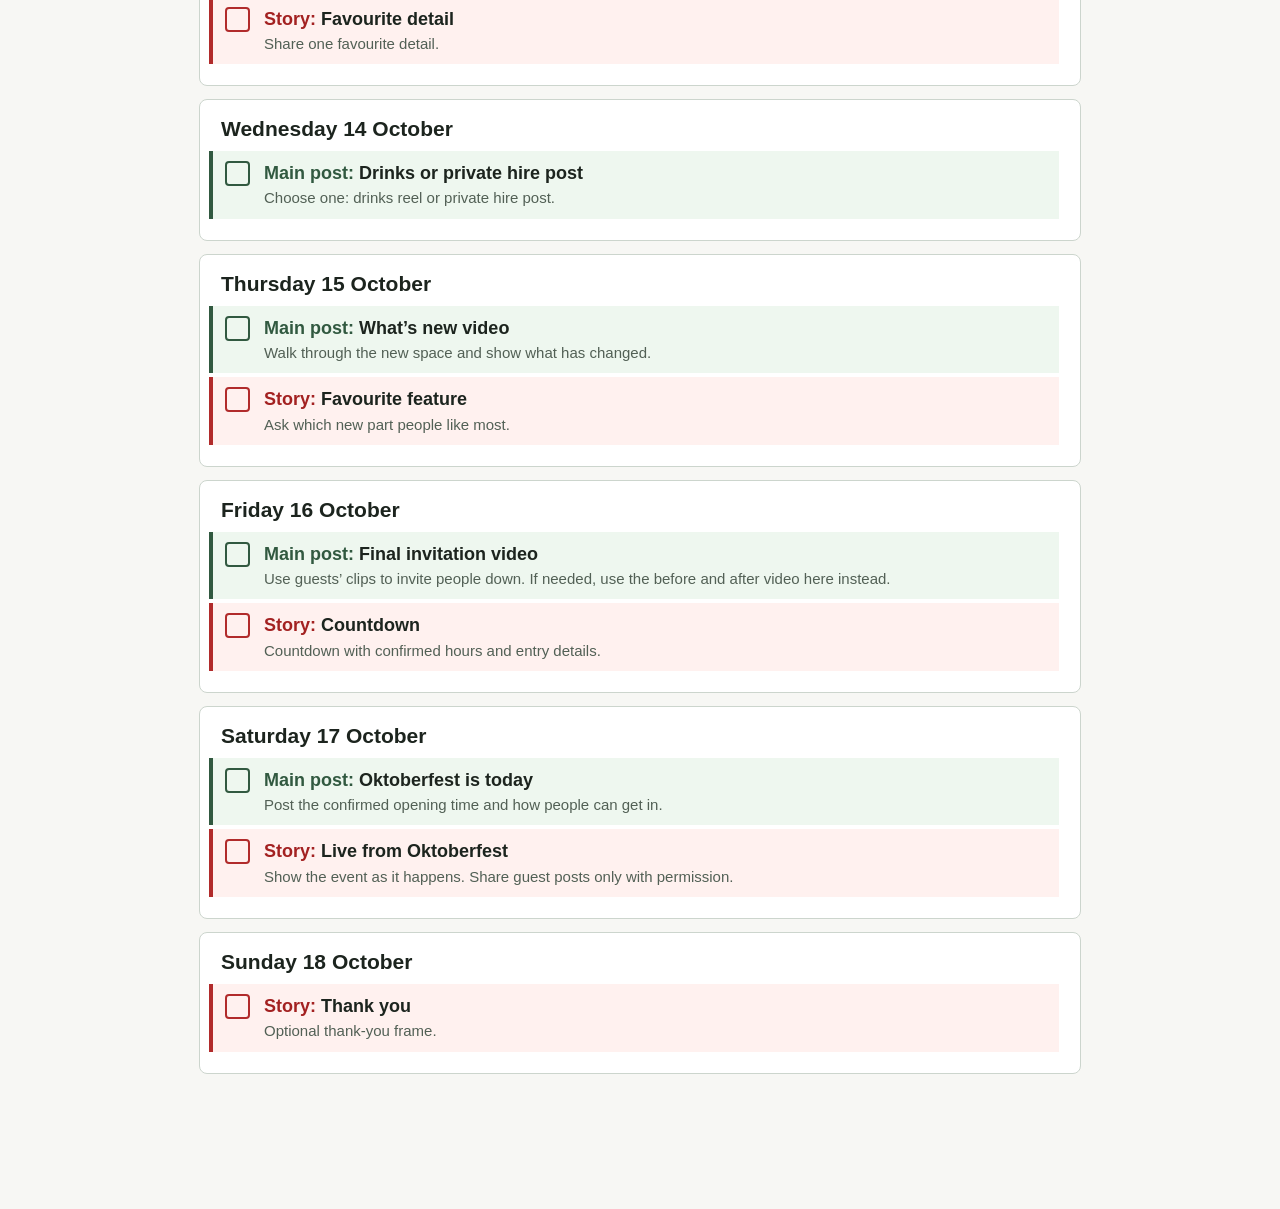
==== commit f6d72650: "Simplify Merchants Yard content plan heading" ====
--- a/plans/03_tick_off_list_v3.html
+++ b/plans/03_tick_off_list_v3.html
@@ -1,13 +1,10 @@
 <!doctype html><html lang="en"><head>
 <meta charset="utf-8"><meta name="viewport" content="width=device-width, initial-scale=1">
 <meta name="robots" content="noindex,nofollow">
-<title>Merchants Yard | Tick-off list</title><style>
+<title>proposed content plan</title><style>
 *{box-sizing:border-box}body{margin:0;background:#f7f7f4;color:#1c241e;font-family:Arial,Helvetica,sans-serif}
 a{color:inherit}header{max-width:1180px;margin:auto;padding:42px 24px 28px}
-.eyebrow{color:#315940;font-size:13px;font-weight:800;letter-spacing:.08em;text-transform:uppercase}
 h1{font-size:clamp(34px,4vw,52px);line-height:1.05;letter-spacing:-.035em;margin:10px 0 14px}
-.intro{max-width:900px;font-size:18px;line-height:1.5;margin:0 0 10px}
-.legend{max-width:950px;font-size:16px;line-height:1.45;color:#38453d;margin:0;padding:14px 18px;background:#e9eee9;border-left:5px solid #315940}
 main{max-width:1180px;margin:auto;padding:0 24px 70px}h2{font-size:28px;letter-spacing:-.025em;margin:0 0 20px}
 .week{margin:28px 0 65px}.week-note{font-size:17px;color:#455249;margin:-12px 0 22px}
 @media(max-width:700px){header{padding:28px 18px 24px}main{padding:0 18px 50px}}
@@ -27,7 +24,7 @@
 .task.story input:checked{background:#b12b2b}
 .task:has(input:checked) span{color:#69766c;text-decoration:line-through}
 @media print{.task input{appearance:auto}}
-</style></head><body><header><div class="eyebrow">Merchants Yard</div><h1>Tick-off list</h1><p class="intro">Work from top to bottom. Tick each job when it is done.</p><p class="legend">Main post stays on the Instagram page. A Story is a quick update that disappears after 24 hours.</p></header><main><section class="week"><h2>Week 1</h2><article class="check-day"><h3>Monday 28 September</h3><p>No post or Story planned.</p></article><article class="check-day"><h3>Tuesday 29 September</h3><label class="task"><input type="checkbox" data-task="2"><span><b class="task-type">Main post:</b> <strong>Mystery video</strong><small>Show a covered shape. Publish when the video and sign-up link are ready.</small></span></label><label class="task story"><input type="checkbox" data-task="3"><span><b class="task-type">Story:</b> <strong>Teaser and signup</strong><small>Share the video and sign-up link. If the video is late, use one mystery photo.</small></span></label></article><article class="check-day"><h3>Wednesday 30 September</h3><label class="task"><input type="checkbox" data-task="5"><span><b class="task-type">Main post:</b> <strong>Mystery video, if delayed</strong><small>Publish Tuesday’s mystery video today only if it was delayed.</small></span></label><label class="task story"><input type="checkbox" data-task="6"><span><b class="task-type">Story:</b> <strong>Guess what’s changing</strong><small>Question box: “What do you think is changing?”</small></span></label></article><article class="check-day"><h3>Thursday 1 October</h3><p>No post or Story planned.</p></article><article class="check-day"><h3>Friday 2 October</h3><label class="task"><input type="checkbox" data-task="8"><span><b class="task-type">Main post:</b> <strong>Nico speaks to camera</strong><small>Nico tells people about the tipi and why the Yard is changing.</small></span></label><label class="task story"><input type="checkbox" data-task="9"><span><b class="task-type">Story:</b> <strong>Nico’s reveal</strong><small>Share Nico’s video and the sign-up link.</small></span></label></article><article class="check-day"><h3>Saturday 3 October</h3><label class="task story"><input type="checkbox" data-task="11"><span><b class="task-type">Story:</b> <strong>Flooring going down</strong><small>Show the flooring being installed.</small></span></label></article><article class="check-day"><h3>Sunday 4 October</h3><p>No post or Story planned.</p></article></section><section class="week"><h2>Week 2</h2><article class="check-day"><h3>Monday 5 October</h3><label class="task"><input type="checkbox" data-task="13"><span><b class="task-type">Main post:</b> <strong>Oktoberfest date poster</strong><small>Save the date: 17 October.</small></span></label><label class="task story"><input type="checkbox" data-task="14"><span><b class="task-type">Story:</b> <strong>Share the date</strong><small>Share the poster and signup link.</small></span></label></article><article class="check-day"><h3>Tuesday 6 October</h3><label class="task story"><input type="checkbox" data-task="16"><span><b class="task-type">Story:</b> <strong>Tipi going up</strong><small>Show the tipi being built.</small></span></label></article><article class="check-day"><h3>Wednesday 7 October</h3><p>No post or Story planned.</p></article><article class="check-day"><h3>Thursday 8 October</h3><label class="task story"><input type="checkbox" data-task="19"><span><b class="task-type">Story:</b> <strong>Decorations going up</strong><small>Show the decorations being installed.</small></span></label></article><article class="check-day"><h3>Friday 9 October</h3><label class="task"><input type="checkbox" data-task="21"><span><b class="task-type">Main post:</b> <strong>Before and after video</strong><small>Before and after if the space is finished. Otherwise, show the build in progress.</small></span></label><label class="task story"><input type="checkbox" data-task="22"><span><b class="task-type">Story:</b> <strong>Transformation reminder</strong><small>Share the reel with the 17 October date.</small></span></label></article><article class="check-day"><h3>Saturday 10 October</h3><label class="task story"><input type="checkbox" data-task="24"><span><b class="task-type">Story:</b> <strong>Friends and family preview</strong><small>Show short clips from the preview. Share guest posts only with permission.</small></span></label></article><article class="check-day"><h3>Sunday 11 October</h3><label class="task"><input type="checkbox" data-task="26"><span><b class="task-type">Main post:</b> <strong>Build time-lapse video</strong><small>Show the build speeding past in one video, if the footage works.</small></span></label></article></section><section class="week"><h2>Week 3</h2><article class="check-day"><h3>Monday 12 October</h3><label class="task"><input type="checkbox" data-task="28"><span><b class="task-type">Main post:</b> <strong>Preview highlights</strong><small>Put the best phone clips from the preview into one short video.</small></span></label><label class="task story"><input type="checkbox" data-task="29"><span><b class="task-type">Story:</b> <strong>Preview recap</strong><small>Share the best preview clips and remind people about 17 October.</small></span></label></article><article class="check-day"><h3>Tuesday 13 October</h3><label class="task"><input type="checkbox" data-task="30"><span><b class="task-type">Main post:</b> <strong>Photos of the new space</strong><small>Show several photos of the space, seating, bar and guests.</small></span></label><label class="task story"><input type="checkbox" data-task="31"><span><b class="task-type">Story:</b> <strong>Favourite detail</strong><small>Share one favourite detail.</small></span></label></article><article class="check-day"><h3>Wednesday 14 October</h3><label class="task"><input type="checkbox" data-task="32"><span><b class="task-type">Main post:</b> <strong>Drinks or private hire post</strong><small>Choose one: drinks reel or private hire post.</small></span></label></article><article class="check-day"><h3>Thursday 15 October</h3><label class="task"><input type="checkbox" data-task="34"><span><b class="task-type">Main post:</b> <strong>What’s new video</strong><small>Walk through the new space and show what has changed.</small></span></label><label class="task story"><input type="checkbox" data-task="35"><span><b class="task-type">Story:</b> <strong>Favourite feature</strong><small>Ask which new part people like most.</small></span></label></article><article class="check-day"><h3>Friday 16 October</h3><label class="task"><input type="checkbox" data-task="36"><span><b class="task-type">Main post:</b> <strong>Final invitation video</strong><small>Use guests’ clips to invite people down. If needed, use the before and after video here instead.</small></span></label><label class="task story"><input type="checkbox" data-task="37"><span><b class="task-type">Story:</b> <strong>Countdown</strong><small>Countdown with confirmed hours and entry details.</small></span></label></article><article class="check-day"><h3>Saturday 17 October</h3><label class="task"><input type="checkbox" data-task="39"><span><b class="task-type">Main post:</b> <strong>Oktoberfest is today</strong><small>Post the confirmed opening time and how people can get in.</small></span></label><label class="task story"><input type="checkbox" data-task="40"><span><b class="task-type">Story:</b> <strong>Live from Oktoberfest</strong><small>Show the event as it happens. Share guest posts only with permission.</small></span></label></article><article class="check-day"><h3>Sunday 18 October</h3><label class="task story"><input type="checkbox" data-task="42"><span><b class="task-type">Story:</b> <strong>Thank you</strong><small>Optional thank-you frame.</small></span></label></article></section></main><script>
+</style></head><body><header><h1>proposed content plan</h1></header><main><section class="week"><h2>Week 1</h2><article class="check-day"><h3>Monday 28 September</h3><p>No post or Story planned.</p></article><article class="check-day"><h3>Tuesday 29 September</h3><label class="task"><input type="checkbox" data-task="2"><span><b class="task-type">Main post:</b> <strong>Mystery video</strong><small>Show a covered shape. Publish when the video and sign-up link are ready.</small></span></label><label class="task story"><input type="checkbox" data-task="3"><span><b class="task-type">Story:</b> <strong>Teaser and signup</strong><small>Share the video and sign-up link. If the video is late, use one mystery photo.</small></span></label></article><article class="check-day"><h3>Wednesday 30 September</h3><label class="task"><input type="checkbox" data-task="5"><span><b class="task-type">Main post:</b> <strong>Mystery video, if delayed</strong><small>Publish Tuesday’s mystery video today only if it was delayed.</small></span></label><label class="task story"><input type="checkbox" data-task="6"><span><b class="task-type">Story:</b> <strong>Guess what’s changing</strong><small>Question box: “What do you think is changing?”</small></span></label></article><article class="check-day"><h3>Thursday 1 October</h3><p>No post or Story planned.</p></article><article class="check-day"><h3>Friday 2 October</h3><label class="task"><input type="checkbox" data-task="8"><span><b class="task-type">Main post:</b> <strong>Nico speaks to camera</strong><small>Nico tells people about the tipi and why the Yard is changing.</small></span></label><label class="task story"><input type="checkbox" data-task="9"><span><b class="task-type">Story:</b> <strong>Nico’s reveal</strong><small>Share Nico’s video and the sign-up link.</small></span></label></article><article class="check-day"><h3>Saturday 3 October</h3><label class="task story"><input type="checkbox" data-task="11"><span><b class="task-type">Story:</b> <strong>Flooring going down</strong><small>Show the flooring being installed.</small></span></label></article><article class="check-day"><h3>Sunday 4 October</h3><p>No post or Story planned.</p></article></section><section class="week"><h2>Week 2</h2><article class="check-day"><h3>Monday 5 October</h3><label class="task"><input type="checkbox" data-task="13"><span><b class="task-type">Main post:</b> <strong>Oktoberfest date poster</strong><small>Save the date: 17 October.</small></span></label><label class="task story"><input type="checkbox" data-task="14"><span><b class="task-type">Story:</b> <strong>Share the date</strong><small>Share the poster and signup link.</small></span></label></article><article class="check-day"><h3>Tuesday 6 October</h3><label class="task story"><input type="checkbox" data-task="16"><span><b class="task-type">Story:</b> <strong>Tipi going up</strong><small>Show the tipi being built.</small></span></label></article><article class="check-day"><h3>Wednesday 7 October</h3><p>No post or Story planned.</p></article><article class="check-day"><h3>Thursday 8 October</h3><label class="task story"><input type="checkbox" data-task="19"><span><b class="task-type">Story:</b> <strong>Decorations going up</strong><small>Show the decorations being installed.</small></span></label></article><article class="check-day"><h3>Friday 9 October</h3><label class="task"><input type="checkbox" data-task="21"><span><b class="task-type">Main post:</b> <strong>Before and after video</strong><small>Before and after if the space is finished. Otherwise, show the build in progress.</small></span></label><label class="task story"><input type="checkbox" data-task="22"><span><b class="task-type">Story:</b> <strong>Transformation reminder</strong><small>Share the reel with the 17 October date.</small></span></label></article><article class="check-day"><h3>Saturday 10 October</h3><label class="task story"><input type="checkbox" data-task="24"><span><b class="task-type">Story:</b> <strong>Friends and family preview</strong><small>Show short clips from the preview. Share guest posts only with permission.</small></span></label></article><article class="check-day"><h3>Sunday 11 October</h3><label class="task"><input type="checkbox" data-task="26"><span><b class="task-type">Main post:</b> <strong>Build time-lapse video</strong><small>Show the build speeding past in one video, if the footage works.</small></span></label></article></section><section class="week"><h2>Week 3</h2><article class="check-day"><h3>Monday 12 October</h3><label class="task"><input type="checkbox" data-task="28"><span><b class="task-type">Main post:</b> <strong>Preview highlights</strong><small>Put the best phone clips from the preview into one short video.</small></span></label><label class="task story"><input type="checkbox" data-task="29"><span><b class="task-type">Story:</b> <strong>Preview recap</strong><small>Share the best preview clips and remind people about 17 October.</small></span></label></article><article class="check-day"><h3>Tuesday 13 October</h3><label class="task"><input type="checkbox" data-task="30"><span><b class="task-type">Main post:</b> <strong>Photos of the new space</strong><small>Show several photos of the space, seating, bar and guests.</small></span></label><label class="task story"><input type="checkbox" data-task="31"><span><b class="task-type">Story:</b> <strong>Favourite detail</strong><small>Share one favourite detail.</small></span></label></article><article class="check-day"><h3>Wednesday 14 October</h3><label class="task"><input type="checkbox" data-task="32"><span><b class="task-type">Main post:</b> <strong>Drinks or private hire post</strong><small>Choose one: drinks reel or private hire post.</small></span></label></article><article class="check-day"><h3>Thursday 15 October</h3><label class="task"><input type="checkbox" data-task="34"><span><b class="task-type">Main post:</b> <strong>What’s new video</strong><small>Walk through the new space and show what has changed.</small></span></label><label class="task story"><input type="checkbox" data-task="35"><span><b class="task-type">Story:</b> <strong>Favourite feature</strong><small>Ask which new part people like most.</small></span></label></article><article class="check-day"><h3>Friday 16 October</h3><label class="task"><input type="checkbox" data-task="36"><span><b class="task-type">Main post:</b> <strong>Final invitation video</strong><small>Use guests’ clips to invite people down. If needed, use the before and after video here instead.</small></span></label><label class="task story"><input type="checkbox" data-task="37"><span><b class="task-type">Story:</b> <strong>Countdown</strong><small>Countdown with confirmed hours and entry details.</small></span></label></article><article class="check-day"><h3>Saturday 17 October</h3><label class="task"><input type="checkbox" data-task="39"><span><b class="task-type">Main post:</b> <strong>Oktoberfest is today</strong><small>Post the confirmed opening time and how people can get in.</small></span></label><label class="task story"><input type="checkbox" data-task="40"><span><b class="task-type">Story:</b> <strong>Live from Oktoberfest</strong><small>Show the event as it happens. Share guest posts only with permission.</small></span></label></article><article class="check-day"><h3>Sunday 18 October</h3><label class="task story"><input type="checkbox" data-task="42"><span><b class="task-type">Story:</b> <strong>Thank you</strong><small>Optional thank-you frame.</small></span></label></article></section></main><script>
 const key='merchants-yard-simple-checklist-2026';
 let saved={};try{saved=JSON.parse(localStorage.getItem(key)||'{}')}catch(e){}
 document.querySelectorAll('[data-task]').forEach(box=>{box.checked=!!saved[box.dataset.task];box.addEventListener('change',()=>{saved[box.dataset.task]=box.checked;try{localStorage.setItem(key,JSON.stringify(saved))}catch(e){}})});
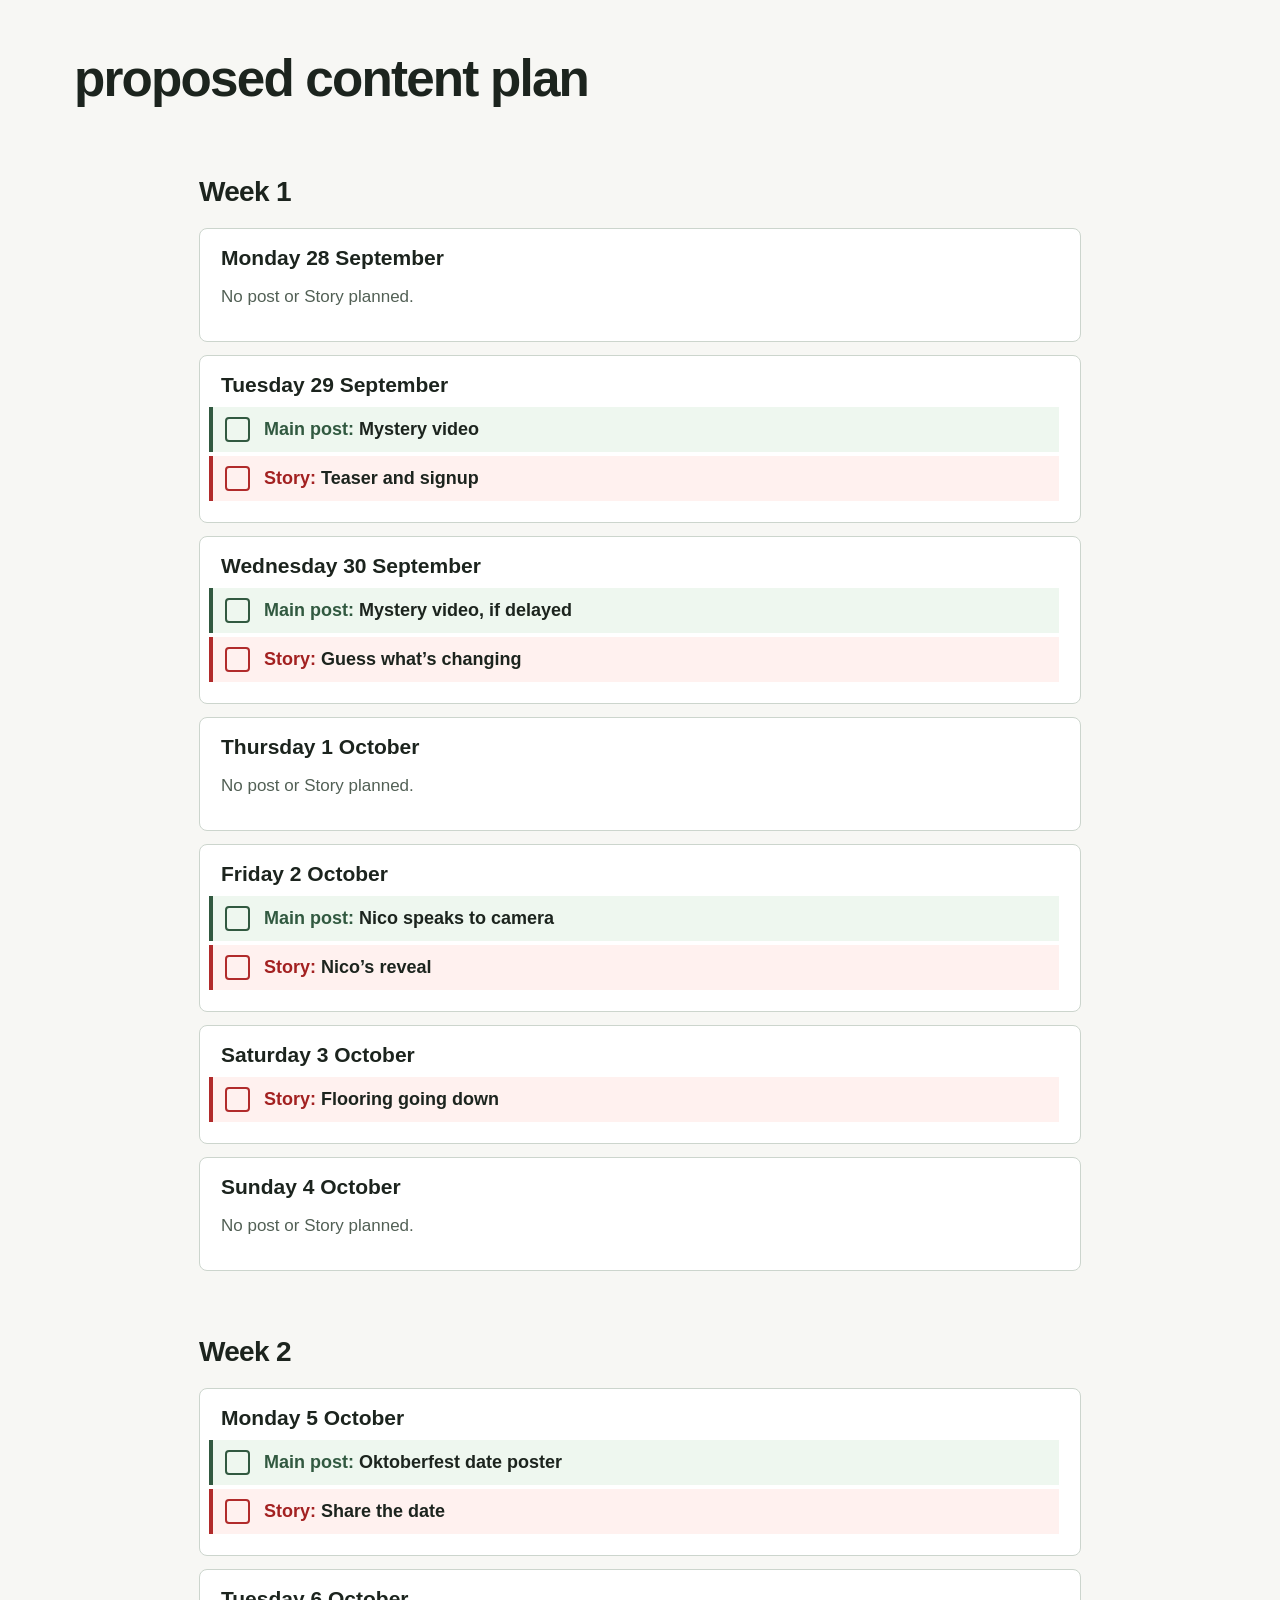
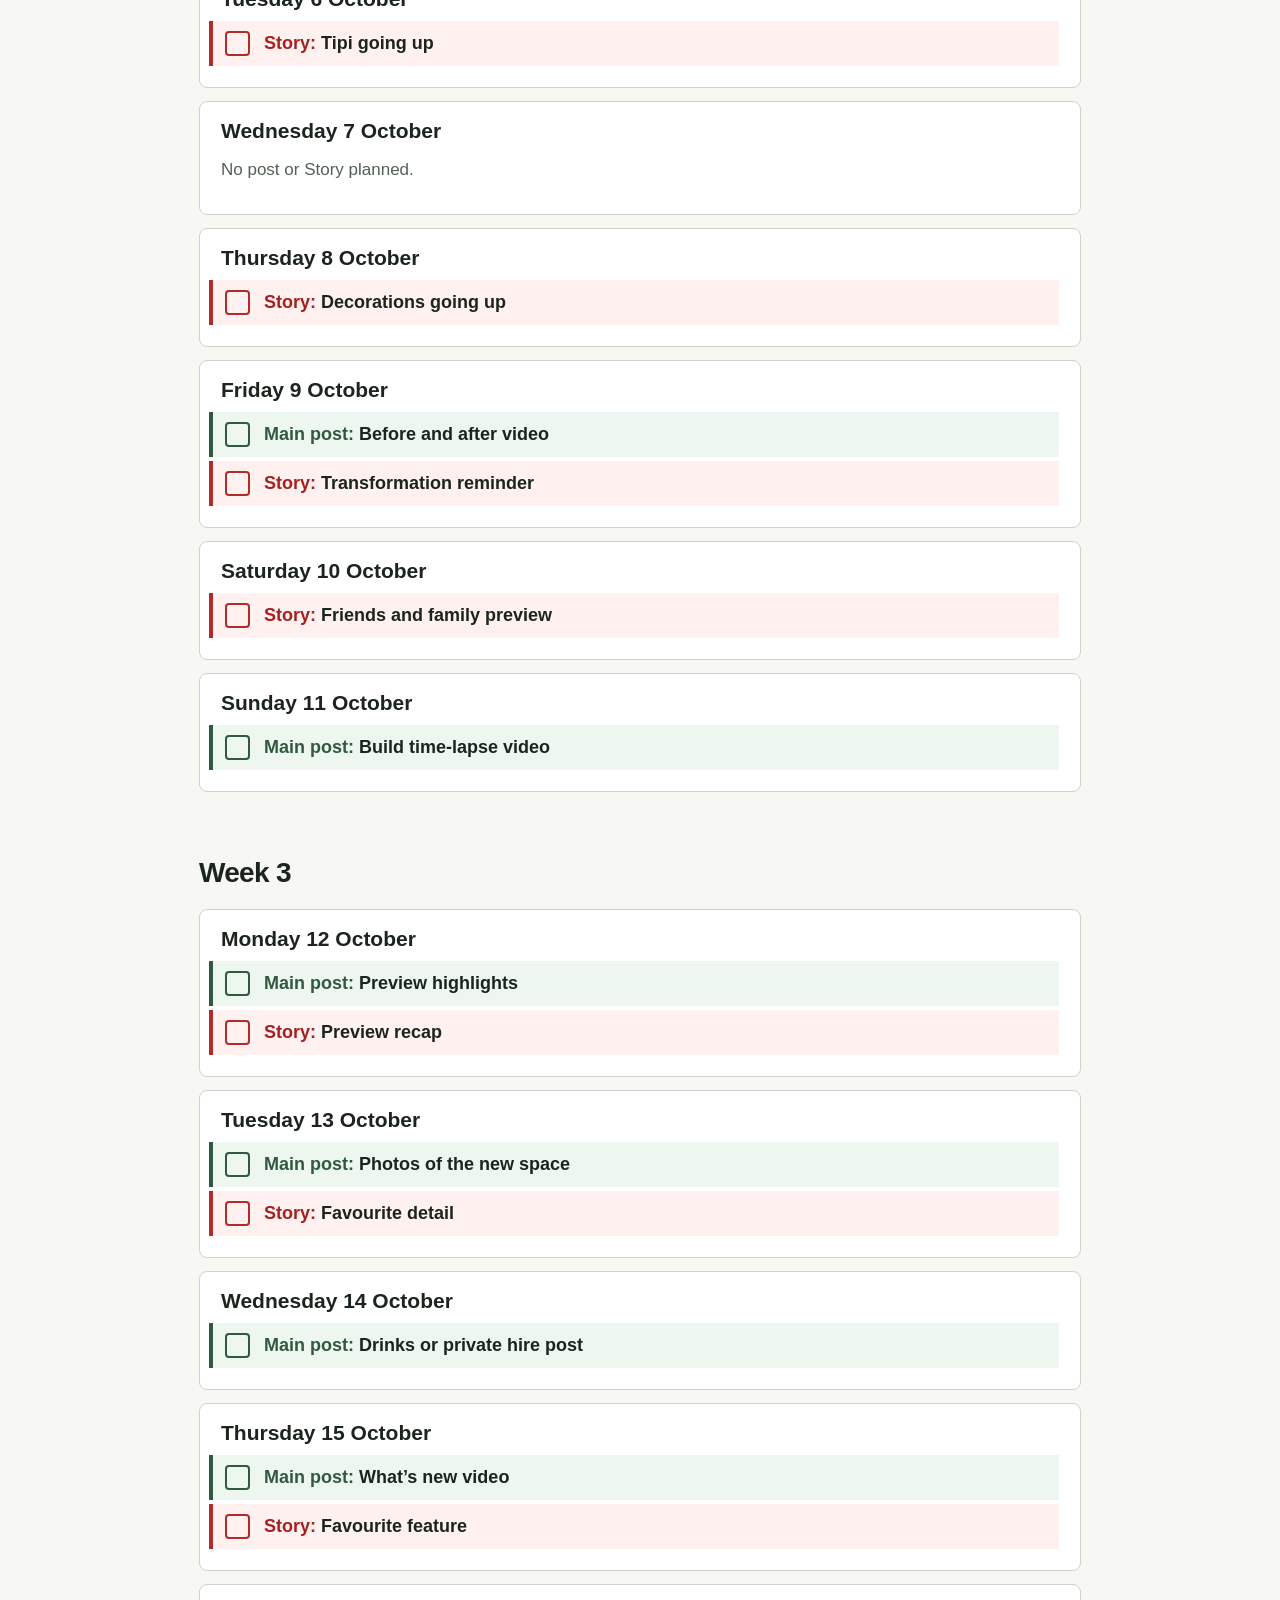
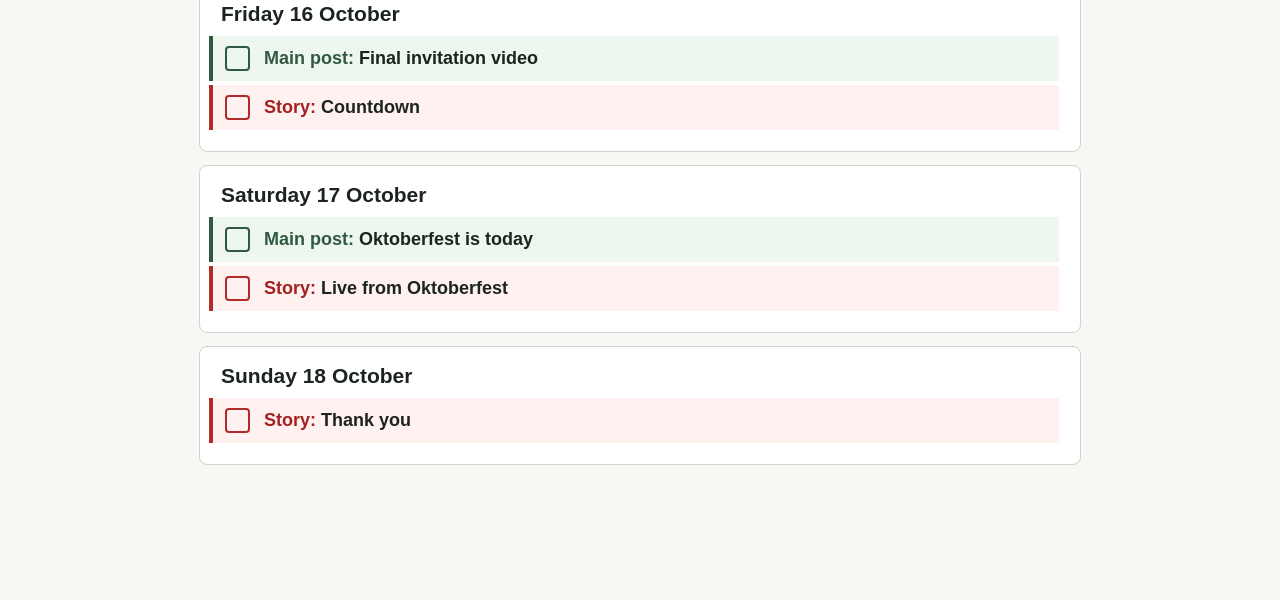
==== commit ee3b632c: "Remove grey task descriptions from Merchants Yard content plan" ====
--- a/plans/03_tick_off_list_v3.html
+++ b/plans/03_tick_off_list_v3.html
@@ -16,7 +16,7 @@
 .task input{appearance:none;width:25px;height:25px;flex:none;border:2px solid #315940;border-radius:4px;margin:0;cursor:pointer}
 .task input:checked{background:#315940;box-shadow:inset 0 0 0 4px white}
 .task input:focus-visible{outline:3px solid #a9c7b1;outline-offset:3px}
-.task span{font-size:18px;line-height:1.35}.task small{display:block;color:#526055;font-size:15px;margin-top:3px}
+.task span{font-size:18px;line-height:1.35}
 .task .task-type{color:#315940}.task strong{font-weight:700}
 .task:not(.story){background:#eef7ef;border-left:4px solid #315940;border-top:0;padding:10px 12px;margin:4px 0 4px -12px}
 .task.story{background:#fff1ef;border-left:4px solid #b12b2b;border-top:0;padding:10px 12px;margin:4px 0 4px -12px}
@@ -24,7 +24,7 @@
 .task.story input:checked{background:#b12b2b}
 .task:has(input:checked) span{color:#69766c;text-decoration:line-through}
 @media print{.task input{appearance:auto}}
-</style></head><body><header><h1>proposed content plan</h1></header><main><section class="week"><h2>Week 1</h2><article class="check-day"><h3>Monday 28 September</h3><p>No post or Story planned.</p></article><article class="check-day"><h3>Tuesday 29 September</h3><label class="task"><input type="checkbox" data-task="2"><span><b class="task-type">Main post:</b> <strong>Mystery video</strong><small>Show a covered shape. Publish when the video and sign-up link are ready.</small></span></label><label class="task story"><input type="checkbox" data-task="3"><span><b class="task-type">Story:</b> <strong>Teaser and signup</strong><small>Share the video and sign-up link. If the video is late, use one mystery photo.</small></span></label></article><article class="check-day"><h3>Wednesday 30 September</h3><label class="task"><input type="checkbox" data-task="5"><span><b class="task-type">Main post:</b> <strong>Mystery video, if delayed</strong><small>Publish Tuesday’s mystery video today only if it was delayed.</small></span></label><label class="task story"><input type="checkbox" data-task="6"><span><b class="task-type">Story:</b> <strong>Guess what’s changing</strong><small>Question box: “What do you think is changing?”</small></span></label></article><article class="check-day"><h3>Thursday 1 October</h3><p>No post or Story planned.</p></article><article class="check-day"><h3>Friday 2 October</h3><label class="task"><input type="checkbox" data-task="8"><span><b class="task-type">Main post:</b> <strong>Nico speaks to camera</strong><small>Nico tells people about the tipi and why the Yard is changing.</small></span></label><label class="task story"><input type="checkbox" data-task="9"><span><b class="task-type">Story:</b> <strong>Nico’s reveal</strong><small>Share Nico’s video and the sign-up link.</small></span></label></article><article class="check-day"><h3>Saturday 3 October</h3><label class="task story"><input type="checkbox" data-task="11"><span><b class="task-type">Story:</b> <strong>Flooring going down</strong><small>Show the flooring being installed.</small></span></label></article><article class="check-day"><h3>Sunday 4 October</h3><p>No post or Story planned.</p></article></section><section class="week"><h2>Week 2</h2><article class="check-day"><h3>Monday 5 October</h3><label class="task"><input type="checkbox" data-task="13"><span><b class="task-type">Main post:</b> <strong>Oktoberfest date poster</strong><small>Save the date: 17 October.</small></span></label><label class="task story"><input type="checkbox" data-task="14"><span><b class="task-type">Story:</b> <strong>Share the date</strong><small>Share the poster and signup link.</small></span></label></article><article class="check-day"><h3>Tuesday 6 October</h3><label class="task story"><input type="checkbox" data-task="16"><span><b class="task-type">Story:</b> <strong>Tipi going up</strong><small>Show the tipi being built.</small></span></label></article><article class="check-day"><h3>Wednesday 7 October</h3><p>No post or Story planned.</p></article><article class="check-day"><h3>Thursday 8 October</h3><label class="task story"><input type="checkbox" data-task="19"><span><b class="task-type">Story:</b> <strong>Decorations going up</strong><small>Show the decorations being installed.</small></span></label></article><article class="check-day"><h3>Friday 9 October</h3><label class="task"><input type="checkbox" data-task="21"><span><b class="task-type">Main post:</b> <strong>Before and after video</strong><small>Before and after if the space is finished. Otherwise, show the build in progress.</small></span></label><label class="task story"><input type="checkbox" data-task="22"><span><b class="task-type">Story:</b> <strong>Transformation reminder</strong><small>Share the reel with the 17 October date.</small></span></label></article><article class="check-day"><h3>Saturday 10 October</h3><label class="task story"><input type="checkbox" data-task="24"><span><b class="task-type">Story:</b> <strong>Friends and family preview</strong><small>Show short clips from the preview. Share guest posts only with permission.</small></span></label></article><article class="check-day"><h3>Sunday 11 October</h3><label class="task"><input type="checkbox" data-task="26"><span><b class="task-type">Main post:</b> <strong>Build time-lapse video</strong><small>Show the build speeding past in one video, if the footage works.</small></span></label></article></section><section class="week"><h2>Week 3</h2><article class="check-day"><h3>Monday 12 October</h3><label class="task"><input type="checkbox" data-task="28"><span><b class="task-type">Main post:</b> <strong>Preview highlights</strong><small>Put the best phone clips from the preview into one short video.</small></span></label><label class="task story"><input type="checkbox" data-task="29"><span><b class="task-type">Story:</b> <strong>Preview recap</strong><small>Share the best preview clips and remind people about 17 October.</small></span></label></article><article class="check-day"><h3>Tuesday 13 October</h3><label class="task"><input type="checkbox" data-task="30"><span><b class="task-type">Main post:</b> <strong>Photos of the new space</strong><small>Show several photos of the space, seating, bar and guests.</small></span></label><label class="task story"><input type="checkbox" data-task="31"><span><b class="task-type">Story:</b> <strong>Favourite detail</strong><small>Share one favourite detail.</small></span></label></article><article class="check-day"><h3>Wednesday 14 October</h3><label class="task"><input type="checkbox" data-task="32"><span><b class="task-type">Main post:</b> <strong>Drinks or private hire post</strong><small>Choose one: drinks reel or private hire post.</small></span></label></article><article class="check-day"><h3>Thursday 15 October</h3><label class="task"><input type="checkbox" data-task="34"><span><b class="task-type">Main post:</b> <strong>What’s new video</strong><small>Walk through the new space and show what has changed.</small></span></label><label class="task story"><input type="checkbox" data-task="35"><span><b class="task-type">Story:</b> <strong>Favourite feature</strong><small>Ask which new part people like most.</small></span></label></article><article class="check-day"><h3>Friday 16 October</h3><label class="task"><input type="checkbox" data-task="36"><span><b class="task-type">Main post:</b> <strong>Final invitation video</strong><small>Use guests’ clips to invite people down. If needed, use the before and after video here instead.</small></span></label><label class="task story"><input type="checkbox" data-task="37"><span><b class="task-type">Story:</b> <strong>Countdown</strong><small>Countdown with confirmed hours and entry details.</small></span></label></article><article class="check-day"><h3>Saturday 17 October</h3><label class="task"><input type="checkbox" data-task="39"><span><b class="task-type">Main post:</b> <strong>Oktoberfest is today</strong><small>Post the confirmed opening time and how people can get in.</small></span></label><label class="task story"><input type="checkbox" data-task="40"><span><b class="task-type">Story:</b> <strong>Live from Oktoberfest</strong><small>Show the event as it happens. Share guest posts only with permission.</small></span></label></article><article class="check-day"><h3>Sunday 18 October</h3><label class="task story"><input type="checkbox" data-task="42"><span><b class="task-type">Story:</b> <strong>Thank you</strong><small>Optional thank-you frame.</small></span></label></article></section></main><script>
+</style></head><body><header><h1>proposed content plan</h1></header><main><section class="week"><h2>Week 1</h2><article class="check-day"><h3>Monday 28 September</h3><p>No post or Story planned.</p></article><article class="check-day"><h3>Tuesday 29 September</h3><label class="task"><input type="checkbox" data-task="2"><span><b class="task-type">Main post:</b> <strong>Mystery video</strong></span></label><label class="task story"><input type="checkbox" data-task="3"><span><b class="task-type">Story:</b> <strong>Teaser and signup</strong></span></label></article><article class="check-day"><h3>Wednesday 30 September</h3><label class="task"><input type="checkbox" data-task="5"><span><b class="task-type">Main post:</b> <strong>Mystery video, if delayed</strong></span></label><label class="task story"><input type="checkbox" data-task="6"><span><b class="task-type">Story:</b> <strong>Guess what’s changing</strong></span></label></article><article class="check-day"><h3>Thursday 1 October</h3><p>No post or Story planned.</p></article><article class="check-day"><h3>Friday 2 October</h3><label class="task"><input type="checkbox" data-task="8"><span><b class="task-type">Main post:</b> <strong>Nico speaks to camera</strong></span></label><label class="task story"><input type="checkbox" data-task="9"><span><b class="task-type">Story:</b> <strong>Nico’s reveal</strong></span></label></article><article class="check-day"><h3>Saturday 3 October</h3><label class="task story"><input type="checkbox" data-task="11"><span><b class="task-type">Story:</b> <strong>Flooring going down</strong></span></label></article><article class="check-day"><h3>Sunday 4 October</h3><p>No post or Story planned.</p></article></section><section class="week"><h2>Week 2</h2><article class="check-day"><h3>Monday 5 October</h3><label class="task"><input type="checkbox" data-task="13"><span><b class="task-type">Main post:</b> <strong>Oktoberfest date poster</strong></span></label><label class="task story"><input type="checkbox" data-task="14"><span><b class="task-type">Story:</b> <strong>Share the date</strong></span></label></article><article class="check-day"><h3>Tuesday 6 October</h3><label class="task story"><input type="checkbox" data-task="16"><span><b class="task-type">Story:</b> <strong>Tipi going up</strong></span></label></article><article class="check-day"><h3>Wednesday 7 October</h3><p>No post or Story planned.</p></article><article class="check-day"><h3>Thursday 8 October</h3><label class="task story"><input type="checkbox" data-task="19"><span><b class="task-type">Story:</b> <strong>Decorations going up</strong></span></label></article><article class="check-day"><h3>Friday 9 October</h3><label class="task"><input type="checkbox" data-task="21"><span><b class="task-type">Main post:</b> <strong>Before and after video</strong></span></label><label class="task story"><input type="checkbox" data-task="22"><span><b class="task-type">Story:</b> <strong>Transformation reminder</strong></span></label></article><article class="check-day"><h3>Saturday 10 October</h3><label class="task story"><input type="checkbox" data-task="24"><span><b class="task-type">Story:</b> <strong>Friends and family preview</strong></span></label></article><article class="check-day"><h3>Sunday 11 October</h3><label class="task"><input type="checkbox" data-task="26"><span><b class="task-type">Main post:</b> <strong>Build time-lapse video</strong></span></label></article></section><section class="week"><h2>Week 3</h2><article class="check-day"><h3>Monday 12 October</h3><label class="task"><input type="checkbox" data-task="28"><span><b class="task-type">Main post:</b> <strong>Preview highlights</strong></span></label><label class="task story"><input type="checkbox" data-task="29"><span><b class="task-type">Story:</b> <strong>Preview recap</strong></span></label></article><article class="check-day"><h3>Tuesday 13 October</h3><label class="task"><input type="checkbox" data-task="30"><span><b class="task-type">Main post:</b> <strong>Photos of the new space</strong></span></label><label class="task story"><input type="checkbox" data-task="31"><span><b class="task-type">Story:</b> <strong>Favourite detail</strong></span></label></article><article class="check-day"><h3>Wednesday 14 October</h3><label class="task"><input type="checkbox" data-task="32"><span><b class="task-type">Main post:</b> <strong>Drinks or private hire post</strong></span></label></article><article class="check-day"><h3>Thursday 15 October</h3><label class="task"><input type="checkbox" data-task="34"><span><b class="task-type">Main post:</b> <strong>What’s new video</strong></span></label><label class="task story"><input type="checkbox" data-task="35"><span><b class="task-type">Story:</b> <strong>Favourite feature</strong></span></label></article><article class="check-day"><h3>Friday 16 October</h3><label class="task"><input type="checkbox" data-task="36"><span><b class="task-type">Main post:</b> <strong>Final invitation video</strong></span></label><label class="task story"><input type="checkbox" data-task="37"><span><b class="task-type">Story:</b> <strong>Countdown</strong></span></label></article><article class="check-day"><h3>Saturday 17 October</h3><label class="task"><input type="checkbox" data-task="39"><span><b class="task-type">Main post:</b> <strong>Oktoberfest is today</strong></span></label><label class="task story"><input type="checkbox" data-task="40"><span><b class="task-type">Story:</b> <strong>Live from Oktoberfest</strong></span></label></article><article class="check-day"><h3>Sunday 18 October</h3><label class="task story"><input type="checkbox" data-task="42"><span><b class="task-type">Story:</b> <strong>Thank you</strong></span></label></article></section></main><script>
 const key='merchants-yard-simple-checklist-2026';
 let saved={};try{saved=JSON.parse(localStorage.getItem(key)||'{}')}catch(e){}
 document.querySelectorAll('[data-task]').forEach(box=>{box.checked=!!saved[box.dataset.task];box.addEventListener('change',()=>{saved[box.dataset.task]=box.checked;try{localStorage.setItem(key,JSON.stringify(saved))}catch(e){}})});
